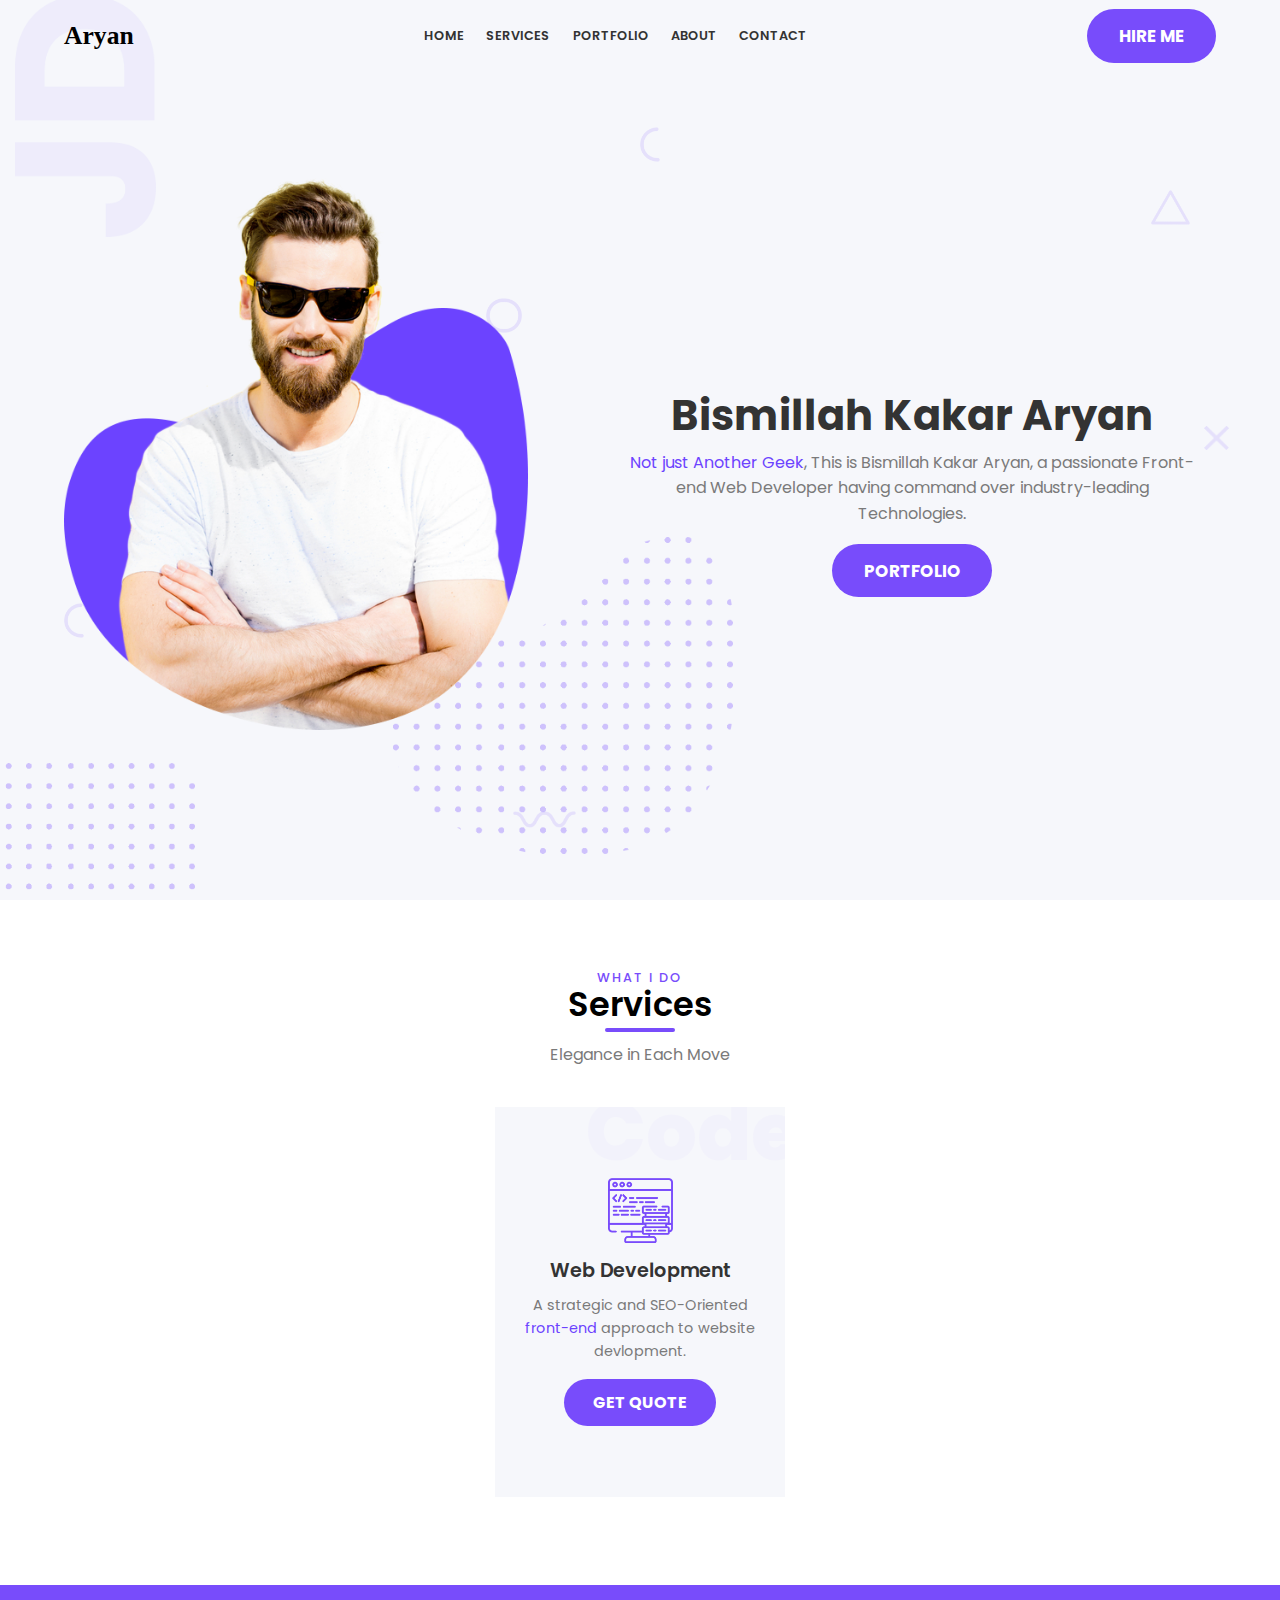
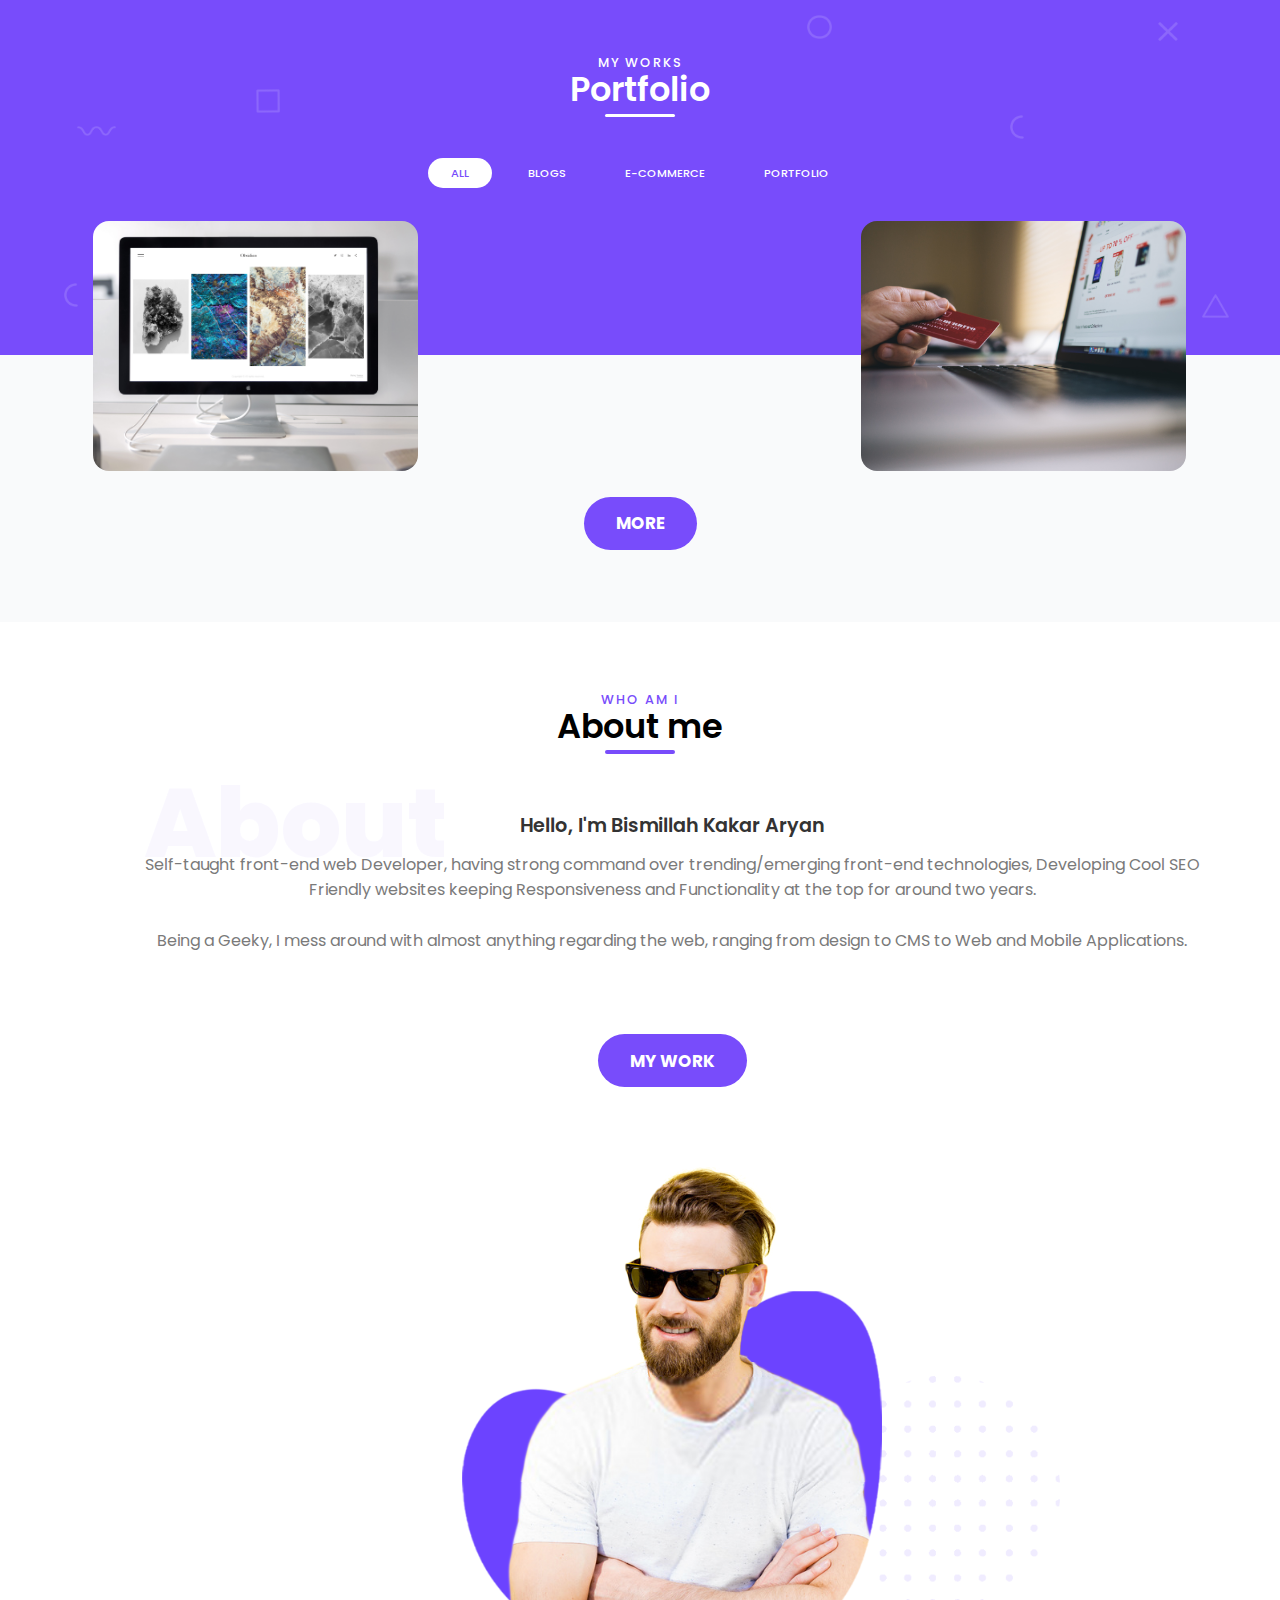
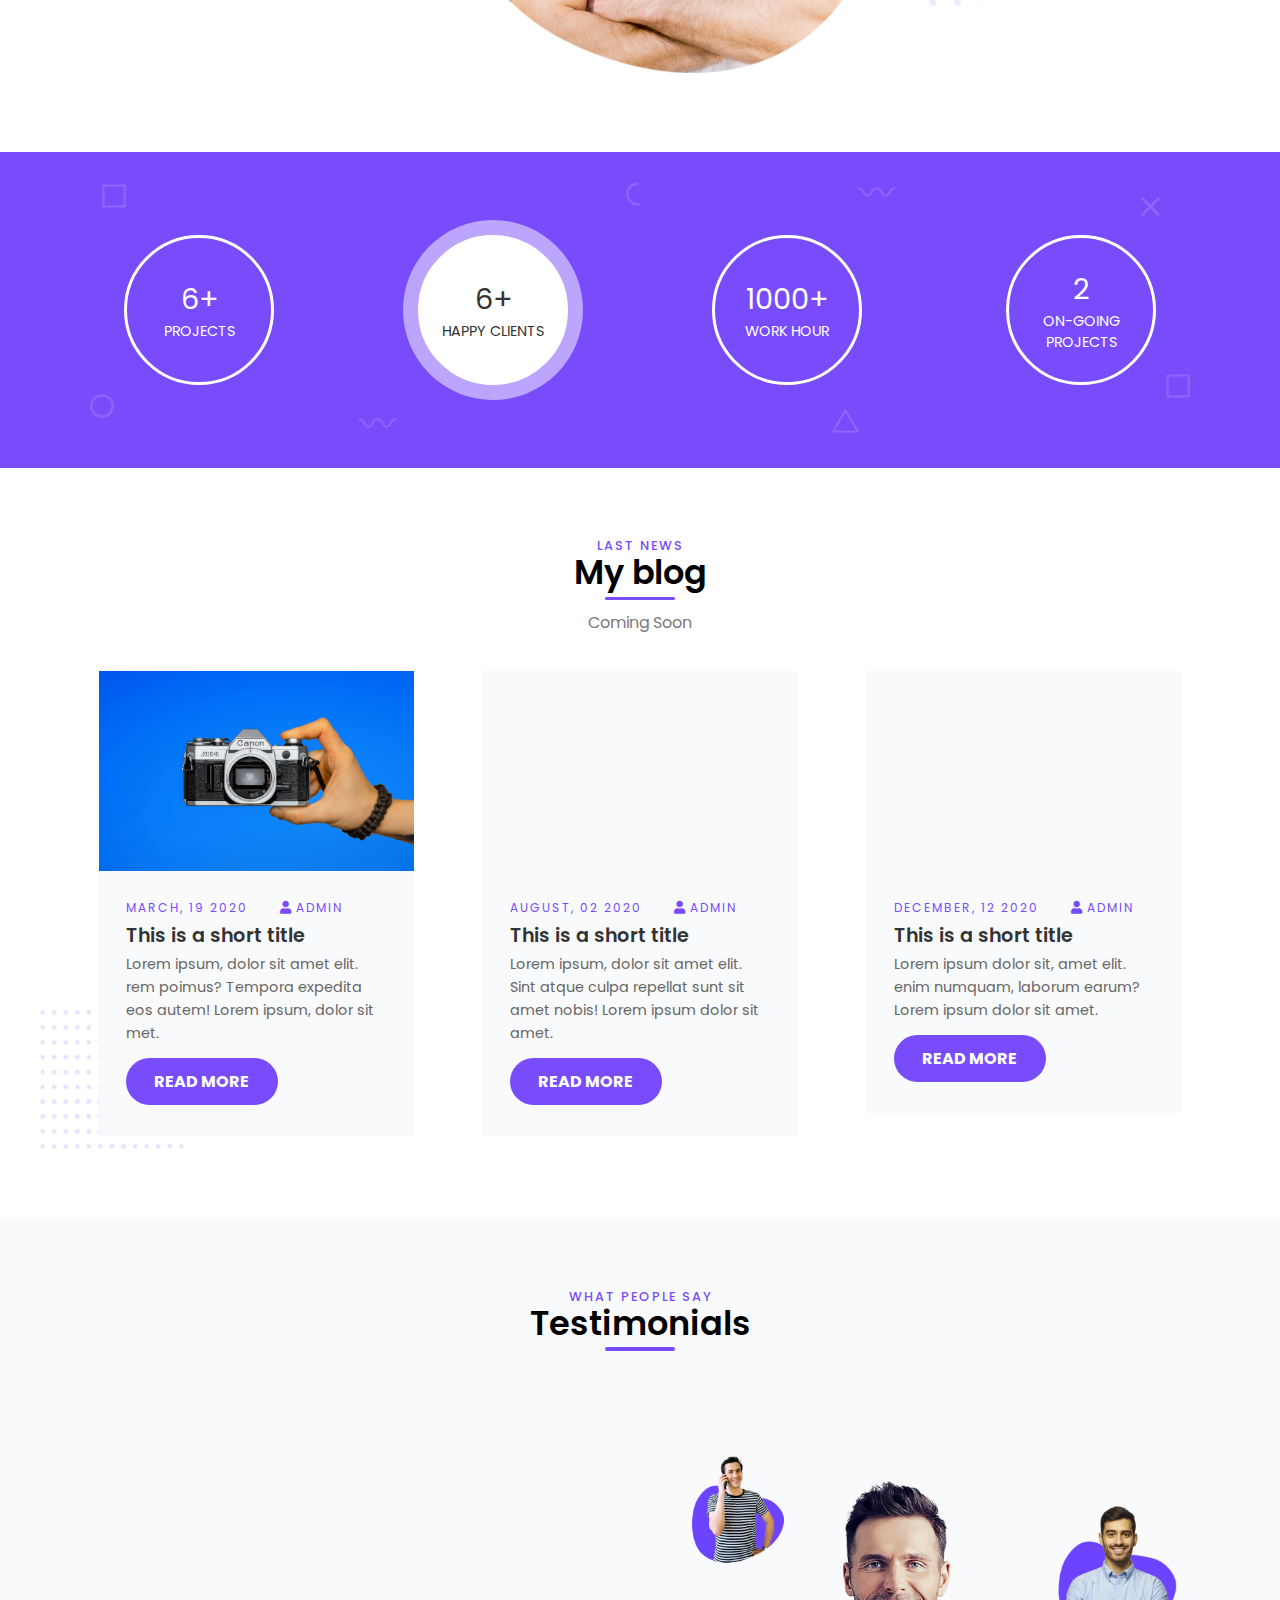
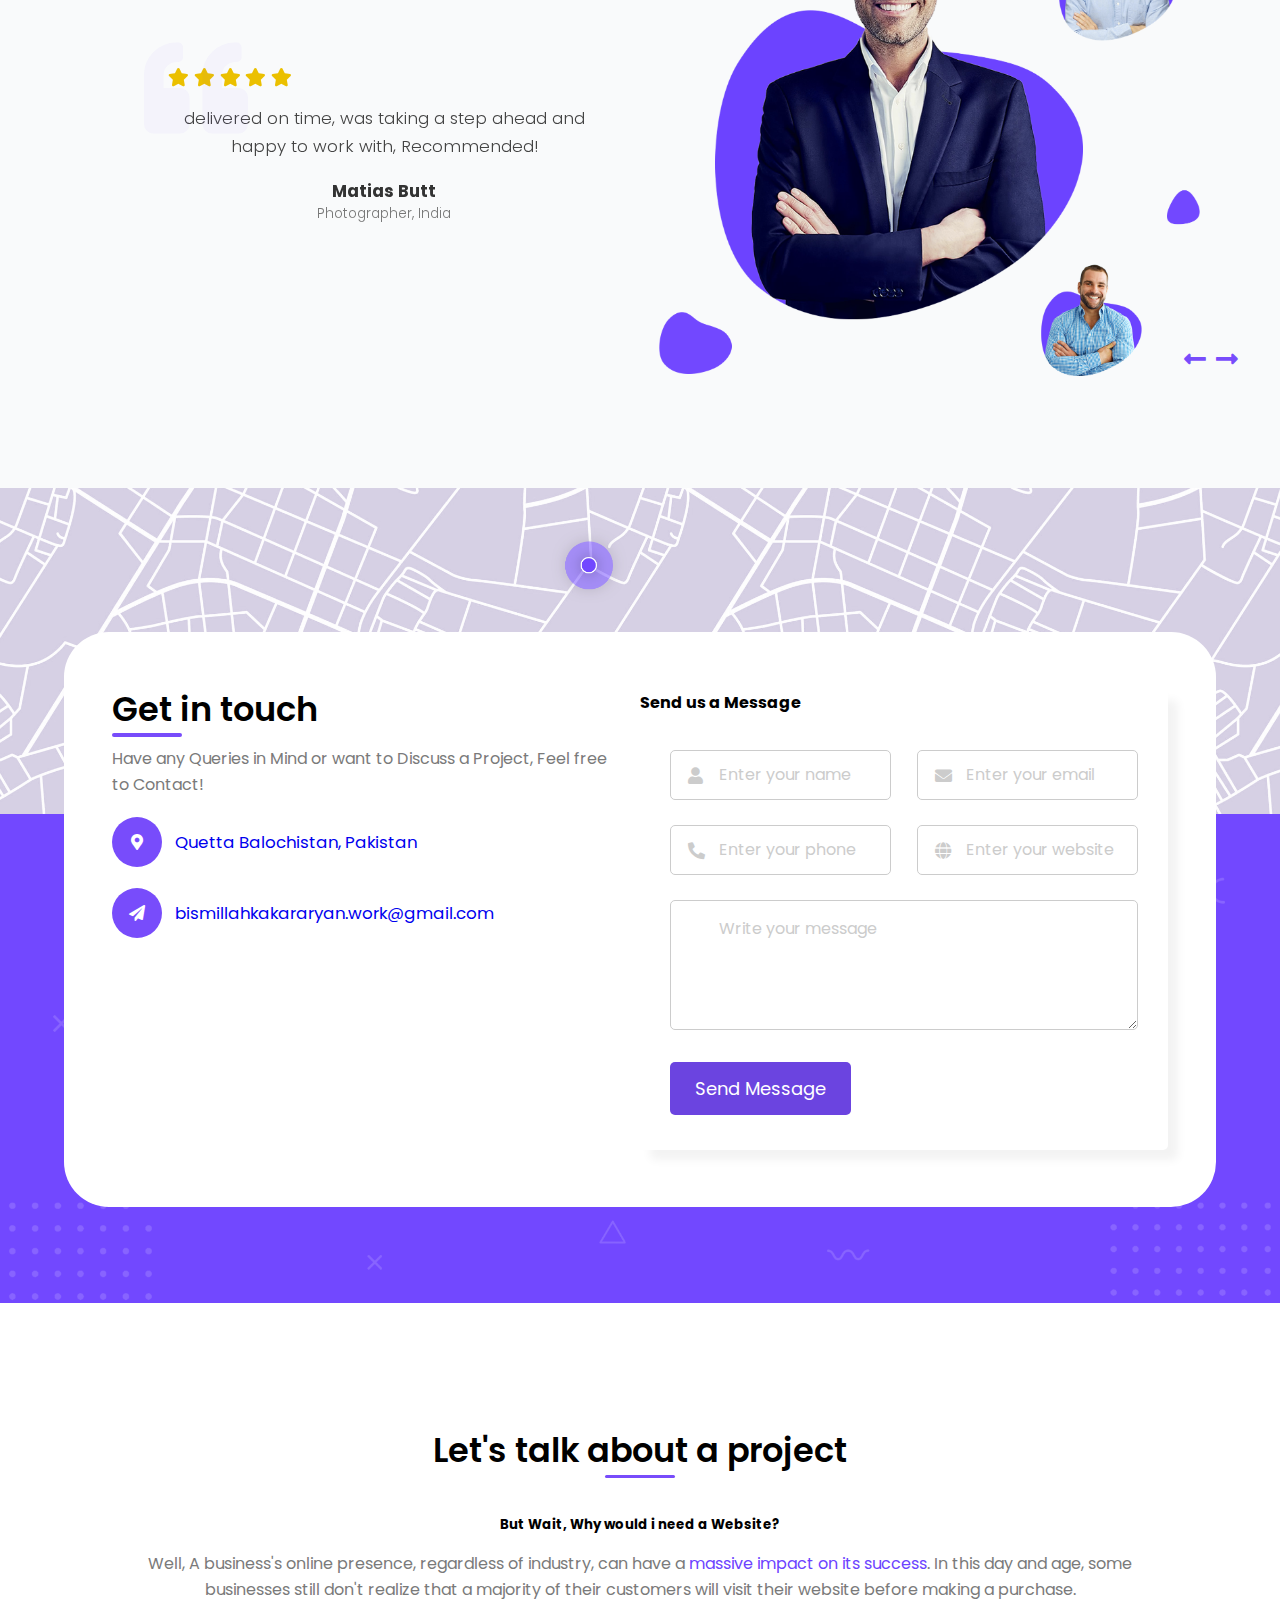
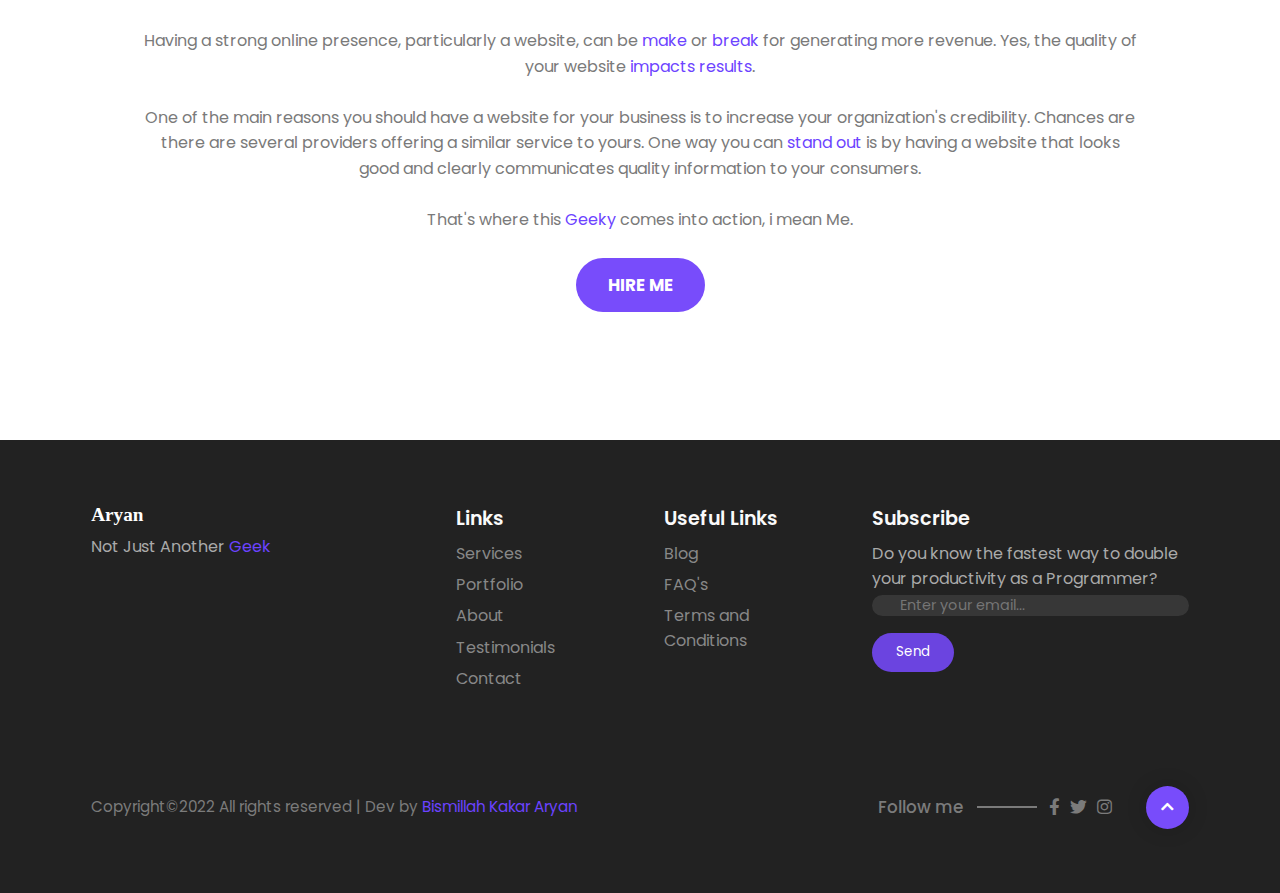
==== index.html @ 6dd00afb "initial commit" ====
<!DOCTYPE html>
<html lang="en">

<head>
  <meta charset="UTF-8" />
  <meta name="viewport" content="width=device-width, initial-scale=1.0" />
  <title>Bismillah Kakar Aryan</title>
  <link rel="stylesheet" href="https://cdnjs.cloudflare.com/ajax/libs/font-awesome/5.15.1/css/all.min.css" />
  <link rel="stylesheet" href="https://unpkg.com/swiper/swiper-bundle.min.css" />
  <link rel="stylesheet" href="./css/style.css" />
  <link href="https://cdn.jsdelivr.net/npm/bootstrap@5.0.2/dist/css/bootstrap.min.css" rel="stylesheet"
    integrity="sha384-EVSTQN3/azprG1Anm3QDgpJLIm9Nao0Yz1ztcQTwFspd3yD65VohhpuuCOmLASjC" crossorigin="anonymous">

</head>

<body>
  <main>
    <header id="header">
      <div class="overlay overlay-lg">
        <img src="./img/shapes/square.png" class="shape square" alt="" />
        <img src="./img/shapes/circle.png" class="shape circle" alt="" />
        <img src="./img/shapes/half-circle.png" class="shape half-circle1" alt="" />
        <img src="./img/shapes/half-circle.png" class="shape half-circle2" alt="" />
        <img src="./img/shapes/x.png" class="shape xshape" alt="" />
        <img src="./img/shapes/wave.png" class="shape wave wave1" alt="" />
        <img src="./img/shapes/wave.png" class="shape wave wave2" alt="" />
        <img src="./img/shapes/triangle.png" class="shape triangle" alt="" />
        <img src="./img/shapes/letters.png" class="letters" alt="" />
        <img src="./img/shapes/points1.png" class="points points1" alt="" />
      </div>

      <nav>
        <div class="container container_nav">
          <div class="logo_wrapper">
            <h1 id="logo">Aryan</h1>
          </div>

          <div class="links">
            <ul>
              <li>
                <a href="#header">Home</a>
              </li>
              <li>
                <a href="#services">Services</a>
              </li>
              <li>
                <a href="#portfolio">Portfolio</a>
              </li>
              <li>
                <a href="#about">About</a>
              </li>
              <li>
                <a href="#contact">Contact</a>
              </li>
              <li class="hidden_li_item">
                <a href="https://www.fiverr.com/bismillahkakar" target="_blank" class="active">Hire me</a>
              </li>
            </ul>
          </div>
          <div class="div_cta_btn_hidden">
            <a href="https://www.fiverr.com/bismillahkakar" target="_blank" class=" btn">Hire me</a>
          </div>
          <div class="hamburger-menu">
            <div class="bar"></div>
          </div>
        </div>
      </nav>

      <div class="header-content">
        <div class="container grid-2">
          <div class="column-2 image">
            <img src="./img/shapes/points2.png" class="points points2" alt="" />
            <img src="./img/person.png" class="img-element z-index" alt="" />
          </div>

          <div class="column-1">
            <h1 class="header-title">Bismillah Kakar Aryan</h1>
            <p class="text">
              <span style="color: #6C43FF;">Not just Another Geek</span>, This is Bismillah Kakar Aryan, a passionate
              Front-end Web Developer having command over
              industry-leading Technologies.
            </p>

            <div>
              <a id="cta_landing_page" style="z-index: 99999999;position: relative;" href="#portfolio"
                class="btn">Portfolio</a>
            </div>

          </div>



        </div>
      </div>
    </header>


    <section class="services section" id="services">
      <div class="container">
        <div class="section-header">
          <h3 class="title" data-title="What I Do">Services</h3>
          <p class="text">
            Elegance in Each Move
          </p>
        </div>

        <div class="cards">
          <div class="card-wrap">
            <div class="card" data-card="Code">
              <div class="card-content z-index">
                <img src="./img/code-icon.png" class="icon" alt="" />
                <h3 class="title-sm">Web Development</h3>
                <p class="text">
                  A strategic and SEO-Oriented <span style="color: #6C43FF;">front-end</span> approach to website
                  devlopment.
                </p>
                <a href="https://www.fiverr.com/bismillahkakar" target="_blank" class="btn small">Get Quote</a>
              </div>
            </div>
          </div>
        </div>
      </div>
    </section>

    <section class="portfolio section" id="portfolio">
      <div class="background-bg">
        <div class="overlay overlay-sm">
          <img src="./img/shapes/half-circle.png" class="shape half-circle1" alt="" />
          <img src="./img/shapes/half-circle.png" class="shape half-circle2" alt="" />
          <img src="./img/shapes/square.png" class="shape square" alt="" />
          <img src="./img/shapes/wave.png" class="shape wave" alt="" />
          <img src="./img/shapes/circle.png" class="shape circle" alt="" />
          <img src="./img/shapes/triangle.png" class="shape triangle" alt="" />
          <img src="./img/shapes/x.png" class="shape xshape" alt="" />
        </div>
      </div>

      <div class="container">
        <div class="section-header">
          <h3 class="title" data-title="My works">Portfolio</h3>
        </div>

        <div class="section-body">
          <div class="filter">
            <button class="filter-btn active" data-filter="*">All</button>
            <button class="filter-btn" data-filter=".blog">Blogs</button>
            <button class="filter-btn" data-filter=".e-commerce">E-commerce</button>
            <button class="filter-btn" data-filter=".portfolioo">Portfolio</button>
          </div>

          <div class="grid">
            <div class="grid-item  blog">
              <div class="gallery-image">
                <img src="./img/portfolio/port1.jpg" alt="" />
                <a href="https://apparelly.netlify.app" target="_blank">
                  <div class="img-overlay">
                    <div class="plus"></div>
                    <div class="img-description">
                      <h3>Web Development</h3>
                      <h5>Blog</h5>
                    </div>
                  </div>
                </a>
              </div>
            </div>

            <div class="grid-item  portfolioo">
              <div class="gallery-image">
                <img src="./img/portfolio/port2.png" alt="" />
                <a href="https://rehan-ayub.netlify.app" target="_blank">
                  <div class="img-overlay">
                    <div class="plus"></div>
                    <div class="img-description">
                      <h3>Web Development</h3>
                      <h5>Portfolio</h5>
                    </div>
                  </div>
                </a>
              </div>
            </div>

            <div class="grid-item portfolioo ">
              <div class="gallery-image">
                <img src="./img/portfolio/port3.jpg" alt="" />
                <a href="https://xyz-engineering-startup.netlify.app" target="_blank">
                  <div class="img-overlay">
                    <div class="plus"></div>
                    <div class="img-description">
                      <h3>Web Development</h3>
                      <h5>Portfolio</h5>
                    </div>
                  </div>
                </a>
              </div>
            </div>


          </div>
          <div class="more-folio">
            <a href="https://github.com/bismillahkakararyan" class="btn" target="_blank">More</a>
          </div>
        </div>
      </div>
    </section>

    <section class="about  section" id="about">
      <div class="container about_container">
        <div class="section-header">
          <h3 class="title" data-title="Who Am I">About me</h3>
        </div>

        <div class="row column-1 row-cols-1 row-cols-lg-2">
          <div class="col">
            <h3 class="title-sm">Hello, I'm Bismillah Kakar
              Aryan</h3>
            <p class="text">
              Self-taught front-end web Developer, having strong command over trending/emerging front-end technologies,
              Developing Cool SEO Friendly websites keeping Responsiveness and Functionality at the top for around two
              years. <br><br>
              Being a Geeky, I mess around with almost anything regarding the web, ranging from design to CMS to Web and
              Mobile Applications.
            </p>
            <a href="#portfolio" class="btn" style="max-width: 12rem;margin: 5rem 0;">My work</a>
          </div>

          <div class="col">
            <img src="./img/shapes/points4.png" class="points" alt="" />
            <img src="./img/about.png" class="z-index" alt="" />
          </div>
        </div>
      </div>
    </section>

    <section class="records">
      <div class="overlay overlay-sm">
        <img src="./img/shapes/square.png" alt="" class="shape square1" />
        <img src="./img/shapes/square.png" alt="" class="shape square2" />
        <img src="./img/shapes/circle.png" alt="" class="shape circle" />
        <img src="./img/shapes/half-circle.png" alt="" class="shape half-circle" />
        <img src="./img/shapes/wave.png" alt="" class="shape wave wave1" />
        <img src="./img/shapes/wave.png" alt="" class="shape wave wave2" />
        <img src="./img/shapes/x.png" alt="" class="shape xshape" />
        <img src="./img/shapes/triangle.png" alt="" class="shape triangle" />
      </div>

      <div class="container">
        <div class="wrap">
          <div class="record-circle">
            <h2 class="number" data-num="235">6+</h2>
            <h4 class="sub-title">Projects</h4>
          </div>
        </div>

        <div class="wrap">
          <div class="record-circle active">
            <h2 class="number" data-num="174">6+</h2>
            <h4 class="sub-title">Happy Clients</h4>
          </div>
        </div>

        <div class="wrap">
          <div class="record-circle">
            <h2 class="number" data-num="892">1000+</h2>
            <h4 class="sub-title">Work Hour</h4>
          </div>
        </div>

        <div class="wrap">
          <div class="record-circle">
            <h2 class="number" data-num="368">2</h2>
            <h4 class="sub-title">On-going Projects</h4>
          </div>
        </div>
      </div>
    </section>

    <section id="blog" class="blog section">
      <div class="container">
        <div class="section-header">
          <h3 class="title" data-title="Last News">My blog</h3>
          <p class="text">
            Coming Soon
          </p>
        </div>

        <div class="blog-wrapper">
          <div class="blog-wrap">
            <img src="./img/shapes/points3.png" alt="" class="points points-sq" />

            <div class="blog-card">
              <div class="blog-image">
                <img src="./img/blog1.png" alt="" />
              </div>

              <div class="blog-content">
                <div class="blog-info">
                  <h5 class="blog-date">March, 19 2020</h5>
                  <h5 class="blog-user"><i class="fas fa-user"></i>Admin</h5>
                </div>
                <h3 class="title-sm">This is a short title</h3>
                <p class="blog-text">
                  Lorem ipsum, dolor sit amet elit. rem poimus? Tempora
                  expedita eos autem! Lorem ipsum, dolor sit met.
                </p>
                <a href="#" class="btn small">Read more</a>
              </div>
            </div>
          </div>

          <div class="blog-wrap">
            <div class="blog-card">
              <div class="blog-image">
                <img src="./img/blog2.png" alt="" />
              </div>

              <div class="blog-content">
                <div class="blog-info">
                  <h5 class="blog-date">August, 02 2020</h5>
                  <h5 class="blog-user"><i class="fas fa-user"></i>Admin</h5>
                </div>
                <h3 class="title-sm">This is a short title</h3>
                <p class="blog-text">
                  Lorem ipsum, dolor sit amet elit. Sint atque culpa repellat
                  sunt sit amet nobis! Lorem ipsum dolor sit amet.
                </p>
                <a href="#" class="btn small">Read more</a>
              </div>
            </div>
          </div>

          <div class="blog-wrap">
            <div class="blog-card">
              <div class="blog-image">
                <img src="./img/blog3.png" alt="" />
              </div>

              <div class="blog-content">
                <div class="blog-info">
                  <h5 class="blog-date">December, 12 2020</h5>
                  <h5 class="blog-user"><i class="fas fa-user"></i>Admin</h5>
                </div>
                <h3 class="title-sm">This is a short title</h3>
                <p class="blog-text">
                  Lorem ipsum dolor sit, amet elit. enim numquam, laborum
                  earum? Lorem ipsum dolor sit amet.
                </p>
                <a href="#" class="btn small">Read more</a>
              </div>
            </div>
          </div>
        </div>
      </div>
    </section>

    <section class="testimonials section" id="testimonials">
      <div class="container">
        <div class="section-header">
          <h3 class="title" data-title="What People Say">Testimonials</h3>
        </div>

        <div class="testi-content grid-2">
          <div class="column-1 reviews">
            <div class="swiper-container">
              <div class="swiper-wrapper">
                <div class="swiper-slide review">
                  <i class="fas fa-quote-left quote"></i>
                  <div class="rate">
                    <i class="fas fa-star"></i>
                    <i class="fas fa-star"></i>
                    <i class="fas fa-star"></i>
                    <i class="fas fa-star"></i>
                    <i class="fas fa-star"></i>
                  </div>

                  <p class="review-text">
                    delivered on time, was taking a step ahead and happy to work with, Recommended!
                  </p>

                  <div class="review-info">
                    <h3 class="review-name">Matias Butt</h3>
                    <h5 class="review-job">Photographer, India</h5>
                  </div>
                </div>

                <div class="swiper-slide review">
                  <i class="fas fa-quote-left quote"></i>
                  <div class="rate">
                    <i class="fas fa-star"></i>
                    <i class="fas fa-star"></i>
                    <i class="fas fa-star"></i>
                    <i class="fas fa-star"></i>
                    <i class="fas fa-star"></i>
                  </div>

                  <p class="review-text">
                    exactly delivered what is demanded, had 2 skype meeting with and overall communication was good,
                    will come back
                  </p>

                  <div class="review-info">
                    <h3 class="review-name">Romeo Herbert</h3>
                    <h5 class="review-job">Influencer, Sydney</h5>
                  </div>
                </div>

                <div class="swiper-slide review">
                  <i class="fas fa-quote-left quote"></i>
                  <div class="rate">
                    <i class="fas fa-star"></i>
                    <i class="fas fa-star"></i>
                    <i class="fas fa-star"></i>
                    <i class="fas fa-star"></i>
                    <i class="fas fa-star"></i>
                  </div>

                  <p class="review-text">
                    worked well, delivered on time, better service amd good response rate, thanks.
                  </p>

                  <div class="review-info">
                    <h3 class="review-name">Jack Costa</h3>
                    <h5 class="review-job">Blogger, London</h5>
                  </div>
                </div>

                <div class="swiper-slide review">
                  <i class="fas fa-quote-left quote"></i>
                  <div class="rate">
                    <i class="fas fa-star"></i>
                    <i class="fas fa-star"></i>
                    <i class="fas fa-star"></i>
                    <i class="fas fa-star"></i>
                    <i class="fas fa-star"></i>
                  </div>

                  <p class="review-text">
                    satisfied with his work and was good to work with, really Recommended
                  </p>

                  <div class="review-info">
                    <h3 class="review-name">Reiss Mccartney</h3>
                    <h5 class="review-job">Engineer, San Francisco</h5>
                  </div>
                </div>
              </div>

              <div class="review-nav swiper-button-prev">
                <i class="fas fa-long-arrow-alt-left"></i>
              </div>
              <div class="review-nav swiper-button-next">
                <i class="fas fa-long-arrow-alt-right"></i>
              </div>
            </div>
          </div>

          <div class="column-2 image">
            <img src="./img/testi.png" alt="" class="img-element" />
          </div>
        </div>
      </div>
    </section>

    <section class="contact" id="contact">
      <div class="container">
        <div class="contact-box">
          <div class="contact-info">
            <h3 class="title">Get in touch</h3>
            <p class="text">
              Have any Queries in Mind or want to Discuss a Project, Feel free to Contact!
            </p>
            <div class="information-wrap">
              <div class="information">
                <div class="contact-icon">
                  <i class="fas fa-map-marker-alt"></i>
                </div>
                <a class="text-dark"
                  href="https://www.google.com/maps/place/Quetta,+Balochistan,+Pakistan/@30.1797555,66.8786017,11z/data=!3m1!4b1!4m5!3m4!1s0x3ed2de34ca7faae9:0x4696d44c4b6ff197!8m2!3d30.1798398!4d66.9749731"
                  target="_blank">
                  <p class="info-text">Quetta Balochistan, Pakistan</p>
                </a>
              </div>

              <div class="information">
                <div class="contact-icon">
                  <i class="fas fa-paper-plane"></i>
                </div>
                <a class="text-dark" href="mailto:bismillahkakararyan.work@gmail.com" target="_blank">
                  <p class="info-text">bismillahkakararyan.work@gmail.com</p>
                </a>
              </div>


            </div>
          </div>
          <div class="wrapper">

            <h4>Send us a Message</h4>

            <form action="#">
              <div class="dbl-field">
                <div class="field">
                  <input type="text" name="name" placeholder="Enter your name">
                  <i class='fas fa-user'></i>
                </div>
                <div class="field">
                  <input type="text" name="email" placeholder="Enter your email">
                  <i class='fas fa-envelope'></i>
                </div>
              </div>
              <div class="dbl-field">
                <div class="field">
                  <input type="text" name="phone" placeholder="Enter your phone">
                  <i class='fas fa-phone-alt'></i>
                </div>
                <div class="field">
                  <input type="text" name="website" placeholder="Enter your website">
                  <i class='fas fa-globe'></i>
                </div>
              </div>
              <div class="message">
                <textarea placeholder="Write your message" name="message"></textarea>
                <i class="material-icons"></i>
              </div>
              <div class="button-area">
                <button type="submit">Send Message</button>
                <span></span>
              </div>
            </form>
          </div>
        </div>
      </div>
    </section>

    <section class="hireme" id="hireme">
      <div class="container">
        <h3 class="title">Let's talk about a project</h3>
        <h5 style="font-weight: bold;margin: 1rem 0;">But Wait, Why would i need a Website?</h5>
        <p class="text mt-5">
          Well, A business's online presence, regardless of industry, can have a <span style="color: #6C43FF;">massive
            impact
            on its success</span>.
          In this day
          and age, some businesses still don't realize that a majority of their customers will visit their website
          before making a purchase.
        </p>
        <p class="text mt-3">
          Having a strong online presence, particularly a website, can be <span style="color: #6C43FF;">make</span> or
          <span style="color: #6C43FF;">break</span> for
          generating more revenue.
          Yes, the quality of your website <span style="color: #6C43FF;">impacts results</span>.
        </p>
        <p class="text mt-3">One of the main reasons you should have a website for your business is to increase your
          organization's credibility. Chances are there are several providers offering a similar service to yours. One
          way you can <span style="color: #6C43FF;">stand out</span> is by having a website that looks good and clearly
          communicates quality
          information to
          your consumers.</p>
        <p class="text mt-3">That's where this <span style="color: #6C43FF;">Geeky</span> comes into action, i mean Me.
        </p>
        <a href="https://www.fiverr.com/bismillahkakar" target="_blank" class="btn">Hire me</a>
      </div>
    </section>
  </main>

  <footer class="footer">
    <div class="container">
      <div class="grid-4">
        <div class="grid-4-col footer-about">
          <h3 style="color: #fff;font-family: 'Halimun';" class="title-sm">Aryan</h3>
          <p class="text">
            Not Just Another <span style="color: #6C43FF;">Geek</span>
          </p>
        </div>

        <div class="grid-4-col footer-links">
          <h3 class="title-sm">Links</h3>
          <ul>
            <li>
              <a href="#services">Services</a>
            </li>
            <li>
              <a href="#portfolio">Portfolio</a>
            </li>
            <li>
              <a href="#about">About</a>
            </li>
            <li>
              <a href="#testimonials">Testimonials</a>
            </li>
            <li>
              <a href="#contact">Contact</a>
            </li>
          </ul>
        </div>

        <div class="grid-4-col footer-links">
          <h3 class="title-sm">Useful Links</h3>
          <ul>
            <li>
              <a href="#blog">Blog</a>
            </li>
            <li>
              <a href="#">FAQ's</a>
            </li>
            <li>
              <a href="/pages/terms-and-conditions.html">Terms and Conditions</a>
            </li>
          </ul>
        </div>

        <div class="grid-4-col footer-newsletter">
          <h3 class="title-sm">Subscribe</h3>
          <p class="text">
            Do you know the fastest way to double your productivity as a Programmer?
          </p>

          <div>
            <form class="footer-input-wrapper" action="https://formsubmit.co/bismillahkakararyan.work@gmail.com"
              method="POST">
              <input placeholder="  Enter your email..." class="footer-input" type="email" name="email" required><br>
              <input type="hidden" name="_captcha" value="false">
              <button onclick="removeText()" id="submit_btn" type="submit">
                Send
              </button>
            </form>
          </div>
        </div>
      </div>

      <div class="bottom-footer">
        <div class="copyright">
          <p class="text">
            Copyright&copy;2022 All rights reserved | Dev by
            <span><a style="color: #6C43FF;" href="#">Bismillah Kakar Aryan</a>
            </span>
          </p>
        </div>

        <div class="followme-wrap">
          <div class="followme">
            <h3>Follow me</h3>
            <span class="footer-line"></span>
            <div class="social-media">
              <a target="_blank" href="https://www.facebook.com/aryanbismillah">
                <i class="fab fa-facebook-f"></i>
              </a>
              <a target="_blank" href="https://twitter.com/aryan_bismillah">
                <i class="fab fa-twitter"></i>
              </a>
              <a target="_blank" href="https://www.instagram.com/bismillah_kakar_aryan/">
                <i class="fab fa-instagram"></i>
              </a>
              <a target="_blank" href="https://www.github.com/bismillahkakararyan"></a>
            </div>
          </div>

          <div class="back-btn-wrap">
            <a href="#" class="back-btn">
              <i class="fas fa-chevron-up"></i>
            </a>
          </div>
        </div>
      </div>
    </div>
  </footer>

  <script src="https://cdnjs.cloudflare.com/ajax/libs/jquery/3.5.1/jquery.min.js"></script>
  <script src="./js/isotope.pkgd.min.js"></script>
  <script src="https://unpkg.com/swiper/swiper-bundle.min.js"></script>
  <script src="./js/app.js"></script>
</body>

</html>
---- css/style.css ----
@import url("https://fonts.googleapis.com/css2?family=Poppins:wght@100;200;300;400;500;600;700;800;900&display=swap");

:root {
  --dark-one: #333;
  --dark-two: #7a7a7a;
  --main-color: #784cfb;
  --light-one: #fff;
  --light-two: #f9fafb;
  --light-three: #f6f7fb;
}

/* Genral Styles */

*,
*::before,
*::after {
  margin: 0;
  padding: 0;
  box-sizing: border-box;
}

html {
  scroll-behavior: smooth;
}

body,
button,
input,
textarea {
  font-family: "Poppins", sans-serif;
}

a {
  text-decoration: none;
  cursor: pointer !important;
}

ul {
  list-style: none;
}

img {
  width: 100%;
}

.container {
  position: relative;
  z-index: 5;
  max-width: 92rem;
  padding: 0 4rem;
  margin: 0 auto;
}

.stop-scrolling {
  height: 100%;
  overflow: hidden;
}

.grid-2 {
  display: grid;
  grid-template-columns: repeat(2, 1fr);
  align-items: center;
  justify-content: center;
}

.text {
  font-size: 1.25rem;
  color: var(--dark-two);
  line-height: 1.6;
}
#cta_landing_page {
  max-width: 10rem;
  display: inline-block;
  padding: 0.85rem 2rem;
  background-color: var(--main-color);
  color: var(--light-one);
  border-radius: 2rem;
  font-size: 1.05rem;
  text-transform: uppercase;
  font-weight: 500;
  cursor: pointer;
  transition: 0.3s;
}
#cta_landing_page:hover {
  background-color: #6b44e0;
}
.column-1 {
  margin-left: 5rem;
}

.column-2 {
  margin-right: 1.5rem;
  margin-bottom: 2.5rem;
}

.image {
  position: relative;
  display: flex;
  align-items: center;
  justify-content: center;
}

.z-index {
  position: relative;
  z-index: 2;
}

.overlay {
  position: absolute;
  width: 100%;
  height: 100%;
  overflow: hidden;
  top: 0;
  left: 0;
}

.overlay .shape {
  width: initial;
  opacity: 0.13;
  position: absolute;
}

.overlay.overlay-lg .shape {
  height: 55px;
}

.overlay.overlay-lg .shape.wave {
  height: initial;
  width: 88px;
}

.overlay.overlay-lg .shape.xshape {
  height: 38px;
}

.overlay.overlay-sm .shape {
  filter: brightness(0) invert(1);
  opacity: 0.15;
  height: 40px;
}

.overlay.overlay-sm .shape.wave {
  height: initial;
  width: 70px;
}

.overlay.overlay-sm .shape.xshape {
  height: 30px;
}

.points {
  opacity: 0.3;
  position: absolute;
}

.section {
  padding: 7rem 0;
  overflow: hidden;
}

.section-header {
  text-align: center;
  margin-bottom: 1.5rem;
}

.title {
  position: relative;
  display: inline-block;
  padding-bottom: 1rem;
  line-height: 1;
  font-weight: 600;
  font-size: 2.8rem;
  margin-bottom: 0.6rem;
}

.title:before {
  content: attr(data-title);
  display: block;
  margin-bottom: 0.4rem;
  color: var(--main-color);
  font-size: 1.15rem;
  font-weight: 500;
  text-transform: uppercase;
  letter-spacing: 3px;
}

.title:after {
  content: "";
  position: absolute;
  width: 90px;
  height: 5px;
  border-radius: 3px;
  background-color: var(--main-color);
  bottom: 0;
  left: 50%;
  transform: translateX(-50%);
}

.section-header .text {
  max-width: 600px;
  margin: 0 auto;
}

.title-sm {
  color: var(--dark-one);
  font-weight: 600;
  font-size: 1.6rem;
}

.points-sq {
  width: 210px;
}

.btn {
  display: inline-block !important;
  padding: 0.85rem 2rem !important;
  background-color: var(--main-color) !important;
  color: var(--light-one) !important;
  border-radius: 2rem !important;
  font-size: 1.05rem !important;
  text-transform: uppercase;
  font-weight: 700 !important;
  cursor: pointer;
  outline: none !important;
  transition: 0.3s !important;
}

.btn:hover {
  background-color: #6b44e0 !important;
}

.btn.small {
  padding: 0.7rem 1.8rem !important;
  font-size: 1rem !important;
}

/* End Genral Styles */

/* Header */

header {
  width: 100%;
  background-color: var(--light-three);
  overflow: hidden;
  position: relative;
}

nav {
  width: 100%;
  position: relative;
  z-index: 50;
}

nav .container {
  display: flex;
  justify-content: space-between;
  height: 6rem;
  align-items: center;
}

.logo_wrapper {
  width: 80px;
  display: flex;
  align-items: center;
}
#logo {
  font-family: "Halimun";
  font-weight: 600;
  z-index: 2;
  font-size: 1.6rem;
}
.links ul {
  display: flex;
  list-style-type: none;
  justify-content: space-around;
  align-items: center;
}

.links a {
  display: inline-block;
  padding: 0.9rem 1.2rem;
  color: var(--dark-one);
  font-size: 1.05rem;
  text-transform: uppercase;
  font-weight: 600;
  line-height: 1;
  transition: 0.3s;
  text-decoration: none;
}

.links a.active {
  background-color: var(--main-color);
  color: var(--light-one);
  border-radius: 2rem;
  font-size: 1rem;
  padding: 0.9rem 2.1rem;
  margin-left: 1rem;
}

.links a:hover {
  color: var(--main-color);
}

.links a.active:hover {
  color: var(--light-one);
  background-color: #6b44e0;
}

.hamburger-menu {
  width: 2.7rem;
  height: 3rem;
  z-index: 100;
  position: relative;
  display: none;
  cursor: pointer;
  align-items: center;
  justify-content: flex-end;
}

.hamburger-menu .bar {
  position: relative;
  width: 2.1rem;
  height: 3px;
  border-radius: 3px;
  background-color: var(--dark-one);
  transition: 0.5s;
}

.bar:before,
.bar:after {
  content: "";
  position: absolute;
  width: 2.1rem;
  height: 3px;
  border-radius: 3px;
  background-color: var(--dark-one);
  transition: 0.5s;
}

.bar:before {
  transform: translateY(-9px);
}

.bar:after {
  transform: translateY(9px);
}

nav.open .hamburger-menu .bar {
  background-color: transparent;
  transform: rotate(360deg);
}

nav.open .hamburger-menu .bar:before {
  transform: translateY(0) rotate(45deg);
  background-color: var(--light-one);
}

nav.open .hamburger-menu .bar:after {
  transform: translateY(0) rotate(-45deg);
  background-color: var(--light-one);
}

nav.open .links {
  transform: translateX(0);
}
nav.open .links .hidden_li_item {
  display: block;
}
.hidden_li_item {
  display: none;
}

nav.open #logo {
  color: #fff;
}
.header-content .container.grid-2 {
  grid-template-columns: 2.5fr 3.5fr;
  min-height: calc(100vh - 6rem);
  padding-bottom: 2.5rem;
  text-align: left;
}
@media (max-width: 850px) {
  .div_cta_btn_hidden {
    display: none;
  }
}
.header-title {
  font-size: 3.8rem;
  font-weight: 700;
  line-height: 0.8;
  color: var(--dark-one);
}

.header-content .text {
  margin: 2.15rem 0;
}

.header-content .image .img-element {
  max-width: 750px;
}

header .points1 {
  width: 420px;
  bottom: -75px;
  left: -150px;
}

header .points2 {
  width: 70%;
  top: 65%;
  left: 71%;
}

header .square {
  right: 68%;
  top: 71%;
}

header .triangle {
  right: 7%;
  bottom: 75%;
}

header .xshape {
  right: 4%;
  bottom: 50%;
}

header .half-circle1 {
  left: 50%;
  bottom: 82%;
}

header .half-circle2 {
  left: 5%;
  top: 67%;
}

header .wave1 {
  bottom: 75%;
  left: 20%;
}

header .wave2 {
  bottom: 8%;
  right: 55%;
}

header .circle {
  left: 38%;
  bottom: 63%;
}

.letters {
  position: absolute;
  width: 13.5%;
  top: -5px;
  left: 15px;
  opacity: 0.06;
}

/* End header */

/* Services */

.cards {
  display: flex;
  justify-content: space-around;
  flex-wrap: wrap;
  width: 100%;
}

.card-wrap {
  position: relative;
  margin: 1.7rem 0.8rem;
}

.card {
  position: relative;
  width: 100%;
  max-width: 390px;
  min-height: 520px;
  background-color: var(--light-three);
  display: flex;
  align-items: center;
  justify-content: center;
  text-align: center;
  padding: 3rem 2rem;
  overflow: hidden;
  transition: 0.3s;
}

.card:before {
  content: attr(data-card);
  position: absolute;
  top: -15px;
  right: -15px;
  font-size: 6rem;
  font-weight: 800;
  line-height: 1;
  color: var(--main-color);
  opacity: 0.025;
}

.card:after {
  content: "";
  position: absolute;
  width: 100%;
  height: 0px;
  bottom: 0;
  left: 0;
  background-color: var(--main-color);
  transition: 0.3s;
}

.card-wrap:hover .card {
  transform: translateY(-15px);
}

.card-wrap:hover .card:after {
  height: 8px;
}

.icon {
  width: 90px;
  margin-bottom: 1.7rem;
}

.card .title-sm {
  line-height: 0.8;
}

.card .text {
  font-size: 1.15rem;
  margin: 1.8rem 0;
}

.services .points1 {
  bottom: -50px;
  left: -125px;
  opacity: 0.2;
  pointer-events: none;
}

.services .points2 {
  bottom: -70px;
  right: -65px;
  opacity: 0.2;
  pointer-events: none;
}

/* End Services */

/* Portfolio */

.portfolio {
  position: relative;
  width: 100%;
  background-color: var(--light-two);
}

.background-bg {
  position: absolute;
  width: 100%;
  height: 520px;
  top: 0;
  left: 0;
  background-color: var(--main-color);
}

.portfolio .title,
.portfolio .title:before {
  color: var(--light-one);
}

.portfolio .title:after {
  background-color: var(--light-one);
}

.filter {
  width: 100%;
  display: flex;
  align-items: center;
  justify-content: center;
  flex-wrap: wrap;
}

.filter-btn {
  border: none;
  outline: none;
  background-color: transparent;
  margin: 0.45rem 0.4rem;
  padding: 0.85rem 1.8rem;
  color: var(--light-one);
  text-transform: uppercase;
  font-weight: 500;
  font-size: 1.1rem;
  line-height: 1;
  cursor: pointer;
  border-radius: 2rem;
  transition: 0.3s;
}

.filter-btn.active {
  background-color: var(--light-one);
  color: var(--main-color);
}

.portfolio .square {
  top: 28%;
  left: 20%;
}

.portfolio .circle {
  top: 8%;
  right: 35%;
}

.portfolio .triangle {
  bottom: 10%;
  right: 4%;
}

.portfolio .half-circle1 {
  bottom: 13%;
  left: 5%;
}

.portfolio .half-circle2 {
  top: 35%;
  right: 20%;
}

.portfolio .xshape {
  top: 10%;
  right: 8%;
}

.portfolio .wave {
  top: 38%;
  left: 6%;
}

.grid {
  width: 100%;
  margin: 1.5rem 0;
}

.grid-item {
  width: 33.33%;
  padding: 1rem 1.2rem;
  display: flex;
  justify-content: center;
}

.gallery-image {
  position: relative;
  overflow: hidden;
  border-radius: 16px;
  height: 330px;
  width: 100%;
  cursor: pointer;
}

.gallery-image img {
  position: absolute;
  height: 115%;
  width: initial;
  top: 50%;
  left: 50%;
  transform: translate(-50%, -50%);
  transform-origin: center;
  transition: 0.5s;
}

.gallery-image .img-overlay {
  position: absolute;
  width: 100%;
  height: 100%;
  top: 0;
  left: 0;
  z-index: 2;
  color: var(--light-one);
  background-color: rgba(120, 76, 251, 0.55);
  display: flex;
  flex-direction: column;
  align-items: center;
  justify-content: flex-end;
  padding: 2rem 3.2rem;
  opacity: 0;
  transition: 0.5s;
}

.img-overlay .plus {
  position: relative;
  margin: auto 0;
}

.plus:before,
.plus:after {
  content: "";
  position: absolute;
  width: 4.5rem;
  height: 3px;
  top: 50%;
  left: 50%;
  transform: translate(-50%, -50%);
  background-color: var(--light-one);
  border-radius: 3px;
}

.plus:before {
  transform: translate(-50%, -50%) rotate(-90deg);
}

.img-description {
  width: 100%;
}

.img-overlay h3 {
  font-weight: 600;
  text-transform: uppercase;
  font-size: 1.5rem;
}

.img-overlay h5 {
  font-size: 1.15rem;
  font-weight: 300;
}

.gallery-image:hover .img-overlay {
  opacity: 1;
}

.gallery-image:hover img {
  transform: translate(-50%, -50%) scale(1.1);
}

.more-folio {
  display: flex;
  justify-content: center;
}

/* End Portfolio */

/* About */

.about {
  overflow: hidden;
}
.about img {
  max-width: 600px;
}

.about .text {
  margin-top: 1rem;
}

.skills {
  margin: 1.5rem 0 2.5rem 0;
}

.about .column-1 {
  position: relative;
}

.about .column-1:before {
  content: "About";
  position: absolute;
  font-size: 8rem;
  font-weight: 800;
  color: var(--main-color);
  opacity: 0.04;
  top: 20px;
  left: 0;
  line-height: 0;
}

.about .points {
  width: 300px;
  top: 65%;
  left: 80%;
  opacity: 0.1;
}

/* End About */

/* Records */

.records {
  position: relative;
  background-color: var(--main-color);
  padding: 5.2rem 0;
}

.records .container {
  display: grid;
  grid-template-columns: repeat(4, 1fr);
  align-items: center;
  justify-content: center;
  text-align: center;
  grid-column-gap: 1.5rem;
  grid-row-gap: 2rem;
}

.record-circle {
  width: 180px;
  height: 180px;
  border-radius: 50%;
  margin: 0 auto;
  border: 4px solid var(--light-one);
  display: flex;
  flex-direction: column;
  justify-content: center;
  color: var(--light-one);
}

.record-circle.active {
  background-color: var(--light-one);
  color: var(--dark-one);
  box-shadow: 0 0 0 15px rgb(255, 255, 255, 0.5);
}

.number {
  font-weight: 400;
  font-size: 2.35rem;
}

.sub-title {
  font-weight: 400;
  font-size: 1.12rem;
  text-transform: uppercase;
}

.records .square1 {
  left: 8%;
  top: 10%;
}

.records .square2 {
  right: 90px;
  bottom: 70px;
}

.records .xshape {
  top: 45px;
  right: 120px;
}

.records .circle {
  left: 7%;
  bottom: 50px;
}

.records .triangle {
  left: 65%;
  bottom: 35px;
}

.records .wave1 {
  top: 35px;
  right: 30%;
}

.records .wave2 {
  bottom: 40px;
  left: 28%;
}

.records .half-circle {
  top: 30px;
  right: 50%;
}

/* End Records */

/* Blog */

.blog-wrapper {
  display: flex;
  width: 100%;
  justify-content: space-around;
  flex-wrap: wrap;
}

.blog-wrap {
  position: relative;
  margin: 1.3rem 0.5rem;
}

.blog-card {
  max-width: 420px;
  width: 100%;
  overflow: hidden;
  background-color: var(--light-two);
  transition: 0.3s;
  position: relative;
}

.blog-card:after {
  content: "";
  position: absolute;
  width: 1100%;
  height: 0px;
  bottom: 0;
  left: 0;
  background-color: var(--main-color);
  transition: 0.3s;
}

.blog-image {
  width: 100%;
  height: 270px;
  position: relative;
  overflow: hidden;
}

.blog-image img {
  position: absolute;
  height: 105%;
  width: initial;
  top: 50%;
  left: 50%;
  transform: translate(-50%, -50%);
  transition: 0.5s;
}

.blog-content {
  padding: 2.1rem 2.2rem 2.7rem 2.2rem;
}

.blog-info {
  display: flex;
  flex-wrap: wrap;
  margin-bottom: 0.5rem;
}

.blog-info h5 {
  color: var(--main-color);
  font-weight: 400;
  text-transform: uppercase;
  font-size: 1.05rem;
  letter-spacing: 2px;
}

.blog-date {
  margin-right: 2rem;
}

.blog-user i {
  margin-right: 0.2rem;
  font-size: 1rem;
}

.blog-text {
  margin: 0.5rem 0 1.5rem 0;
  font-size: 1.2rem;
  line-height: 1.6;
  color: #666;
}

.blog-card:hover {
  transform: translateY(-15px);
}

.blog-card:hover:after {
  height: 8px;
}

.blog-card:hover .blog-image img {
  transform: translate(-50%, -50%) scale(1.15);
}

.blog .points {
  top: 72%;
  right: 71%;
  opacity: 0.15;
}

/* End Blog */

/* Testimonials */

.testimonials {
  background-color: var(--light-two);
  overflow: hidden;
}

.testi-content {
  margin-top: 6rem;
}

.reviews {
  overflow: hidden;
}

.review {
  position: relative;
  padding: 2rem 1.5rem;
}

.quote {
  position: absolute;
  top: 0;
  left: 0;
  color: var(--main-color);
  opacity: 0.04;
  font-size: 8rem;
}

.rate {
  display: flex;
  font-size: 1.4rem;
  color: #ebc000;
  margin-bottom: 1.5rem;
}

.rate i {
  margin-right: 0.3rem;
}

.review-text {
  font-size: 1.35rem;
  font-weight: 300;
  color: #444;
  line-height: 1.7;
}

.review-info {
  margin-top: 2rem;
}

.review-name {
  font-size: 1.3rem;
  font-weight: 700;
  color: var(--dark-one);
}

.review-job {
  font-size: 1.15rem;
  font-weight: 300;
  color: #777;
}

.review-nav {
  bottom: 2.2rem;
  top: initial;
  font-size: 1.8rem;
  color: var(--main-color);
}

.swiper-button-next {
  right: 2rem;
  left: initial;
}

.swiper-button-prev {
  right: 4.5rem;
  left: initial;
}

.swiper-button-prev:after,
.swiper-button-next:after {
  display: none;
}

/* End Testimonials */

/* Contact */

.contact {
  position: relative;
  width: 100%;
  padding: 13.5rem 0 8.5rem;
}

.contact:before,
.contact:after {
  content: "";
  position: absolute;
  width: 100%;
  z-index: -1;
  left: 0;
}

.contact:before {
  top: 0;
  height: 40%;
  background: url("../img/map.png") center center / cover;
}

.contact:after {
  top: 40%;
  height: 60%;
  background: url("../img/contact-bg.png") center bottom / cover;
}

.contact-box {
  width: 100%;
  background-color: var(--light-one);
  width: 100%;
  border-radius: 45px;
  padding: 5.5rem 4.5rem;
  display: grid;
  grid-template-columns: repeat(2, 1fr);
}

.contact-info {
  padding-right: 2rem;
}

.contact-form {
  padding-left: 2rem;
}

.contact-info .title:after {
  left: 0;
  transform: initial;
}

.information-wrap {
  margin-top: 2rem;
}

.information {
  display: flex;
  align-items: center;
}

.information:not(:last-child) {
  margin-bottom: 1.3rem;
}

.contact-icon {
  min-width: 67px;
  height: 67px;
  display: inline-block;
  border-radius: 50%;
  background-color: var(--main-color);
  color: var(--light-one);
  text-align: center;
  font-size: 1.4rem;
  margin-right: 1rem;
}

.contact-icon i {
  line-height: 67px;
}

.info-text {
  font-size: 1.3rem;
  display: inline-block;
}

.contact-form .title:after {
  display: none;
}

.contact-form .title {
  margin: 0;
}

.contact-form .row {
  width: 100%;
  display: grid;
  grid-template-columns: repeat(auto-fit, minmax(130px, 1fr));
  grid-column-gap: 0.6rem;
}

.contact-input {
  padding: 1.2rem 2.1rem;
  margin: 0.6rem 0;
  border: none;
  outline: none;
  background: #f3f3f3;
  border-radius: 4rem;
  font-weight: 600;
  font-size: 1.25rem;
  transition: 0.3s;
}

.contact-input::placeholder {
  font-weight: 400;
}

.contact-input.textarea {
  resize: none;
  min-height: 280px;
  border-radius: 2rem;
}

.contact-input:hover {
  background: #ececec;
}

.contact-input:focus {
  background: #eaeaea;
}

.contact-input .btn {
  margin-top: 0.6rem;
}

/* End Contact */

/* Hire me */

.hireme {
  padding: 12rem 0;
}

.hireme .container {
  text-align: center;
}

.hireme .title {
  margin-bottom: 1.3rem;
}

.hireme .text {
  max-width: 1000px;
  margin: 0 auto 1.6rem auto;
}

/* End Hire me */

/* Footer */

.footer {
  background-color: #222;
  padding: 6rem 0;
}

.footer .grid-4 {
  display: grid;
  grid-template-columns: 3.5fr 2fr 2fr 3fr;
}

.grid-4-col {
  padding: 0 1.7rem;
}

.footer .title-sm {
  color: #fafafa;
  margin-bottom: 0.9rem;
}

.footer .text {
  color: #aaa;
}

.footer-links a {
  color: #888;
  font-size: 1.25rem;
  display: inline-block;
  margin-bottom: 0.4rem;
  text-decoration: none;
  transition: 0.3s;
}

.footer-links a:hover {
  color: var(--main-color);
}

footer a {
  text-decoration: none;
}

.footer-input {
  background: #373737;
  color: #333;
  outline: none;
  border-radius: 3rem;
  border: none;
  padding: 0.5rem 0;
  font-size: 1.1rem;
  transition: 0.3s;
}
#submit_btn {
  border: none;
  padding: 0.6rem 1.5rem;
  border-radius: 5rem;
  margin-top: 1rem;
  background-color: #6b44e0;
  color: #fff;
}
.focus {
  background: #fff;
}

.bottom-footer {
  margin-top: 5.5rem;
  padding: 0 1.7rem;
  display: flex;
  align-items: center;
  justify-content: space-between;
}

.copyright .text {
  color: #7b7b7b;
  font-size: 1.2rem;
  display: inline-block;
  text-align: center;
}

.copyright .text span {
  color: var(--main-color);
  cursor: pointer;
}

.followme-wrap {
  display: flex;
}

.followme {
  display: flex;
  align-items: center;
}

.followme h3 {
  color: #7b7b7b;
  font-weight: 500;
  font-size: 1.3rem;
}

.followme .footer-line {
  width: 60px;
  height: 2px;
  background-color: #7b7b7b;
  margin: 0 1.2rem;
  display: inline-block;
}

.social-media a {
  color: #7b7b7b;
  font-size: 1.3rem;
  margin-right: 0.4rem;
  transition: 0.3s;
}

.social-media a:hover {
  color: var(--main-color);
}

.back-btn-wrap {
  position: relative;
  margin-left: 2.5rem;
}

.back-btn {
  display: flex;
  align-items: center;
  justify-content: center;
  height: 55px;
  width: 55px;
  background-color: var(--main-color);
  border-radius: 50%;
  color: #fff;
  font-size: 1.2rem;
  box-shadow: 0 0 20px 1px rgba(0, 0, 0, 0.15);
  transition: 0.3s;
  position: relative;
  z-index: 2;
}

.back-btn:hover {
  background-color: #6b44e0;
}

.back-btn-wrap:before {
  content: "";
  position: absolute;
  width: 60px;
  height: 60px;
  background-color: #fff;
  z-index: 1;
  top: 50%;
  left: 50%;
  transform: translate(-50%, -50%) scale(0.7);
  border-radius: 50%;
  opacity: 0.08;
  animation: scale 1.2s ease-out infinite 1s;
}

@keyframes scale {
  0% {
    transform: translate(-50%, -50%) scale(1);
    opacity: 0.15;
  }

  100% {
    transform: translate(-50%, -50%) scale(1.6);
    opacity: 0;
  }
}

/* End Footer */

/* Responsive */

@media (max-width: 1280px) {
  .text {
    font-size: 1rem;
  }

  .title {
    font-size: 2.1rem;
    padding-bottom: 0.65rem;
  }

  .title:before {
    margin-bottom: 0.2rem;
    font-size: 0.8rem;
    letter-spacing: 2px;
  }

  .title:after {
    height: 3.5px;
    width: 70px;
  }

  .title-sm {
    font-size: 1.2rem;
  }

  .btn {
    padding: 0.75rem 1.7rem;
    font-size: 0.8rem;
  }

  .btn.small {
    padding: 0.65rem 1.6rem;
    font-size: 0.7rem;
  }

  .section-header .text {
    max-width: 500px;
  }

  .section {
    padding: 4.5rem 0;
  }

  .column-1 {
    margin-right: 1rem;
    margin-top: 3rem !important;
    display: flex;
    flex-direction: column;
    justify-content: center;
    text-align: center;
  }
  .column-2 {
    margin-right: 1rem;
  }

  .overlay.overlay-lg .shape {
    height: 35px;
  }

  .overlay.overlay-lg .shape.wave {
    height: initial;
    width: 63px;
  }

  .overlay.overlay-lg .shape.xshape {
    height: 24px;
  }

  .overlay.overlay-sm .shape {
    height: 24px;
  }

  .overlay.overlay-sm .shape.wave {
    height: initial;
    width: 39px;
  }

  .overlay.overlay-sm .shape.xshape {
    height: 19px;
  }

  header .points1 {
    width: 270px;
    bottom: -50px;
    left: -75px;
  }

  header .points2 {
    width: 340px;
  }

  header .letters {
    width: 11%;
  }

  .header-content .image .img-element {
    max-width: 500px;
  }

  nav .container {
    height: 4.5rem;
  }

  .header-content .container.grid-2 {
    min-height: calc(100vh - 4.5rem);
    padding-bottom: 1.5rem;
  }

  .logo {
    width: 65px;
  }

  .links a {
    font-size: 0.8rem;
    padding: 0.65rem 0.7rem;
  }

  .links a.active {
    font-size: 0.7rem;
    padding: 0.7rem 1.7rem;
    margin-left: 0.6rem;
  }

  .header-title {
    font-size: 2.6rem;
  }

  .header-content .text {
    margin: 1.1rem 0;
  }

  .card {
    min-height: 390px;
    max-width: 290px;
    padding: 2.2rem 1.5rem;
  }

  .icon {
    width: 65px;
    margin-bottom: 0.8rem;
  }

  .card .text {
    font-size: 0.9rem;
    margin: 1rem 0;
  }

  .card:before {
    font-size: 5rem;
  }

  .card-wrap {
    margin: 1rem 0.6rem;
  }

  .services .points1 {
    left: -60px;
  }

  .points-sq {
    width: 150px;
  }

  .grid {
    margin: 0.8rem 0;
  }

  .grid-item {
    padding: 0.8rem;
  }

  .gallery-image {
    height: 250px;
    max-width: 325px;
  }

  .gallery-image .img-overlay {
    padding: 1.4rem 2rem;
  }

  .plus:before,
  .plus:after {
    width: 2.8rem;
  }

  .img-overlay h3 {
    font-size: 1.1rem;
  }

  .img-overlay h5 {
    font-size: 0.8rem;
  }

  .background-bg {
    height: 370px;
  }

  .filter-btn {
    padding: 0.6rem 1.45rem;
    font-size: 0.7rem;
  }

  .about img {
    max-width: 420px;
  }

  .about .text {
    margin-top: 0.7rem;
  }

  .skills {
    margin: 0.9rem 0 1.7rem 0;
  }

  .skill-title {
    font-size: 1rem;
  }

  .skill-bar {
    height: 6px;
  }

  .about .column-1:before {
    font-size: 6rem;
    top: 13px;
  }

  .about .points {
    width: 230px;
    left: 65%;
  }

  .record-circle {
    width: 150px;
    height: 150px;
    border-width: 3px;
  }

  .record-circle .number {
    font-size: 1.8rem;
  }

  .record-circle .sub-title {
    font-size: 0.9rem;
  }

  .blog-wrap {
    margin: 0.7rem 0.5rem;
  }

  .blog-card {
    max-width: 315px;
  }

  .blog-image {
    height: 200px;
  }

  .blog-content {
    padding: 1.8rem 1.7rem 1.9rem 1.7rem;
  }

  .blog-info {
    margin-bottom: 0.2rem;
  }

  .blog-info > * {
    font-size: 0.75rem !important;
  }

  .blog-user i {
    font-size: 0.8rem;
  }

  .blog-text {
    font-size: 0.9rem;
    margin: 0.2rem 0 0.8rem 0;
  }

  .rate {
    font-size: 1.15rem;
    margin-bottom: 1.1rem;
  }

  .review-text {
    font-size: 1.05rem;
  }

  .review-info {
    margin-top: 1.1rem;
  }

  .review-name {
    font-size: 1.05rem;
  }

  .review-job {
    font-size: 0.85rem;
  }

  .quote {
    font-size: 6.5rem;
  }

  .review-nav {
    font-size: 1.55rem;
  }

  .swiper-button-next {
    right: 2.5rem;
  }

  .swiper-button-prev {
    right: 4.5rem;
  }

  .contact {
    padding: 9rem 0 6rem 0;
  }

  .contact-form {
    padding-left: 1rem;
  }

  .contact-info {
    padding-right: 1rem;
  }

  .contact-box {
    padding: 3.6rem 3rem;
  }

  .information-wrap {
    margin-top: 1.2rem;
  }

  .contact-icon {
    min-width: 50px;
    height: 50px;
    font-size: 1rem;
    margin-right: 0.8rem;
  }

  .contact-icon i {
    line-height: 50px;
  }

  .info-text {
    font-size: 1.05rem;
  }

  .contact-input {
    font-size: 0.9rem;
    padding: 0.9rem 1.6rem;
    margin: 0.4rem 0;
  }

  .hireme {
    padding: 8rem 0;
  }

  .footer {
    padding: 4rem 0;
  }

  .footer-links a {
    font-size: 1rem;
  }

  .footer .title-sm {
    margin-bottom: 0.5rem;
  }

  .footer-input-wrap {
    height: 36px;
    margin-top: 0.8rem;
  }

  .footer-input {
    font-size: 0.9rem;
    padding: 0 1.2rem;
  }

  .input-arrow {
    font-size: 1.2rem;
  }

  .copyright .text {
    font-size: 0.95rem;
  }

  .followme h3 {
    font-size: 1.05rem;
  }

  .followme .footer-line {
    margin: 0 0.8rem;
  }

  .social-media a {
    font-size: 1.05rem;
  }

  .back-btn-wrap {
    margin-left: 1.3rem;
  }

  .back-btn {
    width: 43px;
    height: 43px;
    font-size: 0.9rem;
  }

  .back-btn-wrap:before {
    width: 45px;
    height: 45px;
  }
}

@media (max-width: 850px) {
  .grid-2 {
    grid-template-columns: 1fr !important;
  }

  .column-1 {
    margin-right: 0;
    margin-bottom: 1rem;
  }

  .column-2 {
    margin-left: 0;
    margin-top: 1rem;
  }

  .hamburger-menu {
    display: flex;
  }

  .header-content {
    margin-top: 1rem;
  }

  .header-title {
    font-size: 2.3rem;
  }

  .header-content .image {
    max-width: 400px;
    margin: 0 auto;
  }

  header .column-1 {
    max-width: 550px;
    margin: 0 auto;
  }

  .links {
    position: fixed;
    width: 100%;
    height: 100vh;
    top: 0;
    right: 0;
    background-color: #252525;
    display: flex;
    align-items: center;
    justify-content: center;
    text-align: center;
    transform: translateX(100%);
    transition: 0.5s;
  }

  .links ul {
    flex-direction: column;
  }

  .links a {
    color: var(--light-one);
  }

  .links a.active {
    margin-left: 0;
    margin: 0.5rem 0;
  }

  .header-content .container.grid-2 {
    min-height: 80vh;
  }

  .letters,
  header .half-circle2,
  header .points1,
  header .wave2 {
    display: none;
  }

  header .half-circle1 {
    bottom: 55%;
    left: 23%;
  }

  header .circle {
    left: 8%;
    bottom: 40%;
  }

  header .wave1 {
    bottom: 87%;
    left: 75%;
  }

  header .square {
    top: initial;
    bottom: 5%;
    left: 13%;
  }

  header .triangle {
    right: 14%;
    bottom: 63%;
  }

  header .points2 {
    width: 280px;
    bottom: -10px;
    left: 60%;
  }

  header .xshape {
    left: 90%;
    top: 54%;
  }

  .grid-item {
    width: 50%;
  }

  .gallery-image {
    height: 210px;
    max-width: 270px;
  }

  .background-bg {
    height: 340px;
  }

  .portfolio .half-circle1,
  .portfolio .triangle,
  .portfolio .half-circle2 {
    display: none;
  }

  .portfolio .square {
    top: 10%;
    left: 14%;
  }

  .portfolio .wave {
    top: 33%;
  }

  .portfolio .circle {
    right: 20%;
  }

  .portfolio .xshape {
    top: 25%;
  }

  .skill-bar {
    width: 100%;
  }

  .about .column-1:before {
    font-size: 5rem;
  }

  .about .points {
    top: 60%;
    left: 59%;
  }

  .records .wave1,
  .records .triangle {
    display: none;
  }

  .records .container {
    grid-template-columns: repeat(2, 1fr);
  }

  .records .wave2 {
    left: 48%;
  }

  .records .sqaure2 {
    bottom: 45%;
    right: 50px;
  }

  .testi-content {
    margin-top: 1.7rem;
  }

  .testi-content .image {
    max-width: 500px;
    margin: 0 auto;
  }

  .review-nav {
    bottom: 3rem;
  }

  .contact-box {
    grid-template-columns: 1fr;
    padding: 3.2rem 2.7rem;
  }

  .contact-info {
    padding-right: 0;
    padding-bottom: 0.5rem;
  }

  .contact-form {
    padding-left: 0;
    padding-top: 0.5rem;
  }

  .information-wrap {
    margin-top: 0.7rem;
  }

  .information:not(:last-child) {
    margin-bottom: 0.8rem;
  }

  .contact-input.textarea {
    min-height: 220px;
  }

  .contact:before {
    height: 25%;
  }

  .contact:after {
    height: 75%;
    top: 25%;
  }

  .footer .grid-4 {
    grid-template-columns: repeat(2, 1fr);
    max-width: 500px;
    margin: 0 auto;
    text-align: center;
  }

  .footer-about {
    grid-column: 1 / 3;
  }

  .footer-newsletter {
    grid-column: 1 / 3;
  }

  .grid-4-col {
    margin: 1rem 0;
    padding: 0;
  }

  .footer-input-wrap {
    max-width: 300px;
    margin: 0.95rem auto 0 auto;
    grid-template-columns: auto 45px;
  }

  .bottom-footer {
    flex-direction: column;
    justify-items: center;
    align-items: center;
    padding: 1.5rem 0 0 0;
    margin-top: 2.5rem;
    position: relative;
  }

  .bottom-footer:before {
    content: "";
    position: absolute;
    width: 90%;
    max-width: 500px;
    height: 1px;
    background-color: #7b7b7b;
    top: 0;
    left: 50%;
    transform: translate(-50%, -50%);
  }

  .followme-wrap {
    margin-top: 0.8rem;
  }
}

@media (max-width: 600px) {
  .grid-item {
    width: 100%;
  }
}

@media (max-width: 560px) {
  .container {
    padding: 0 2rem;
  }

  .title {
    font-size: 1.8rem;
  }

  .text {
    font-size: 0.92rem;
  }

  .overlay.overlay-lg .shape {
    height: 28px;
  }

  .overlay.overlay-lg .shape.wave {
    height: initial;
    width: 52px;
  }

  .overlay.overlay-lg .shape.xshape {
    height: 22px;
  }

  .records .container {
    grid-template-columns: 1fr;
  }

  .records .half-circle {
    top: 50%;
    left: 50px;
  }

  .records .wave2 {
    bottom: 50%;
    right: 20px;
    left: initial;
  }

  .records .xshape {
    right: 70px;
  }

  .records .square2 {
    bottom: 90px;
    right: 40px;
  }

  .testi-content {
    margin-top: 1rem;
  }

  .review {
    padding: 1.5rem 1rem;
  }

  .review-text {
    font-size: 0.9rem;
  }

  .review-nav {
    bottom: 1.5rem;
    font-size: 1.3rem;
  }

  .swiper-button-next {
    right: 1.3rem;
  }

  .swiper-button-prev {
    right: 3rem;
  }

  .contact {
    padding: 8rem 0 5rem 0;
  }

  .contact-info {
    display: none;
  }

  .contact-box {
    padding: 2.3rem 2rem;
    border-radius: 30px;
  }

  .contact:before {
    background-size: 200%;
  }

  .contact-form .row {
    grid-column-gap: 0.3rem;
  }

  .contact-input {
    font-size: 0.8rem;
    padding: 0.8rem 1.4rem;
    margin: 0.25rem 0;
  }
}

/* End Responsive */

.wrapper {
  background: #fff;
  border-radius: 5px;
  box-shadow: 10px 10px 10px rgba(0, 0, 0, 0.05);
}
.wrapper header {
  font-size: 22px;
  background: #fff;
  font-weight: 600;
  padding: 20px 30px;
  border-bottom: 1px solid #ccc;
}
.wrapper form {
  margin: 35px 30px;
}
.wrapper form.disabled {
  pointer-events: none;
  opacity: 0.7;
}
form .dbl-field {
  display: flex;
  margin-bottom: 25px;
  justify-content: space-between;
}
.dbl-field .field {
  height: 50px;
  display: flex;
  position: relative;
  width: calc(100% / 2 - 13px);
}
.wrapper form i {
  position: absolute;
  top: 50%;
  left: 18px;
  color: #ccc;
  font-size: 17px;
  pointer-events: none;
  transform: translateY(-50%);
}
form .field input,
form .message textarea {
  width: 100%;
  height: 100%;
  outline: none;
  padding: 0 18px 0 48px;
  font-size: 16px;
  border-radius: 5px;
  border: 1px solid #ccc;
}
.field input::placeholder,
.message textarea::placeholder {
  color: #ccc;
}
.field input:focus,
.message textarea:focus {
  padding-left: 47px;
  border: 2px solid #6b44e0;
}
.field input:focus ~ i,
.message textarea:focus ~ i {
  color: #6b44e0;
}
form .message {
  position: relative;
}
form .message i {
  top: 30px;
  font-size: 20px;
}
form .message textarea {
  min-height: 130px;
  max-height: 230px;
  max-width: 100%;
  min-width: 100%;
  padding: 15px 20px 0 48px;
}
form .message textarea::-webkit-scrollbar {
  width: 0px;
}
.message textarea:focus {
  padding-top: 14px;
}
form .button-area {
  margin: 25px 0;
  display: flex;
  align-items: center;
}
.button-area button {
  color: #fff;
  border: none;
  outline: none;
  font-size: 18px;
  cursor: pointer;
  border-radius: 5px;
  padding: 13px 25px;
  background: #6b44e0;
  transition: background 0.3s ease;
}
.button-area button:hover {
  background: rgba(2, 92, 227, 0.692);
}
.button-area span {
  font-size: 17px;
  margin-left: 30px;
  display: none;
}
@media (max-width: 600px) {
  .wrapper header {
    text-align: center;
  }
  .wrapper form {
    margin: 35px 20px;
  }
  form .dbl-field {
    flex-direction: column;
    margin-bottom: 0px;
  }
  form .dbl-field .field {
    width: 100%;
    height: 45px;
    margin-bottom: 20px;
  }
  form .message textarea {
    resize: none;
  }
  form .button-area {
    margin-top: 20px;
    flex-direction: column;
  }
  .button-area button {
    width: 100%;
    padding: 11px 0;
    font-size: 16px;
  }
  .button-area span {
    margin: 20px 0 0;
    text-align: center;
  }
}
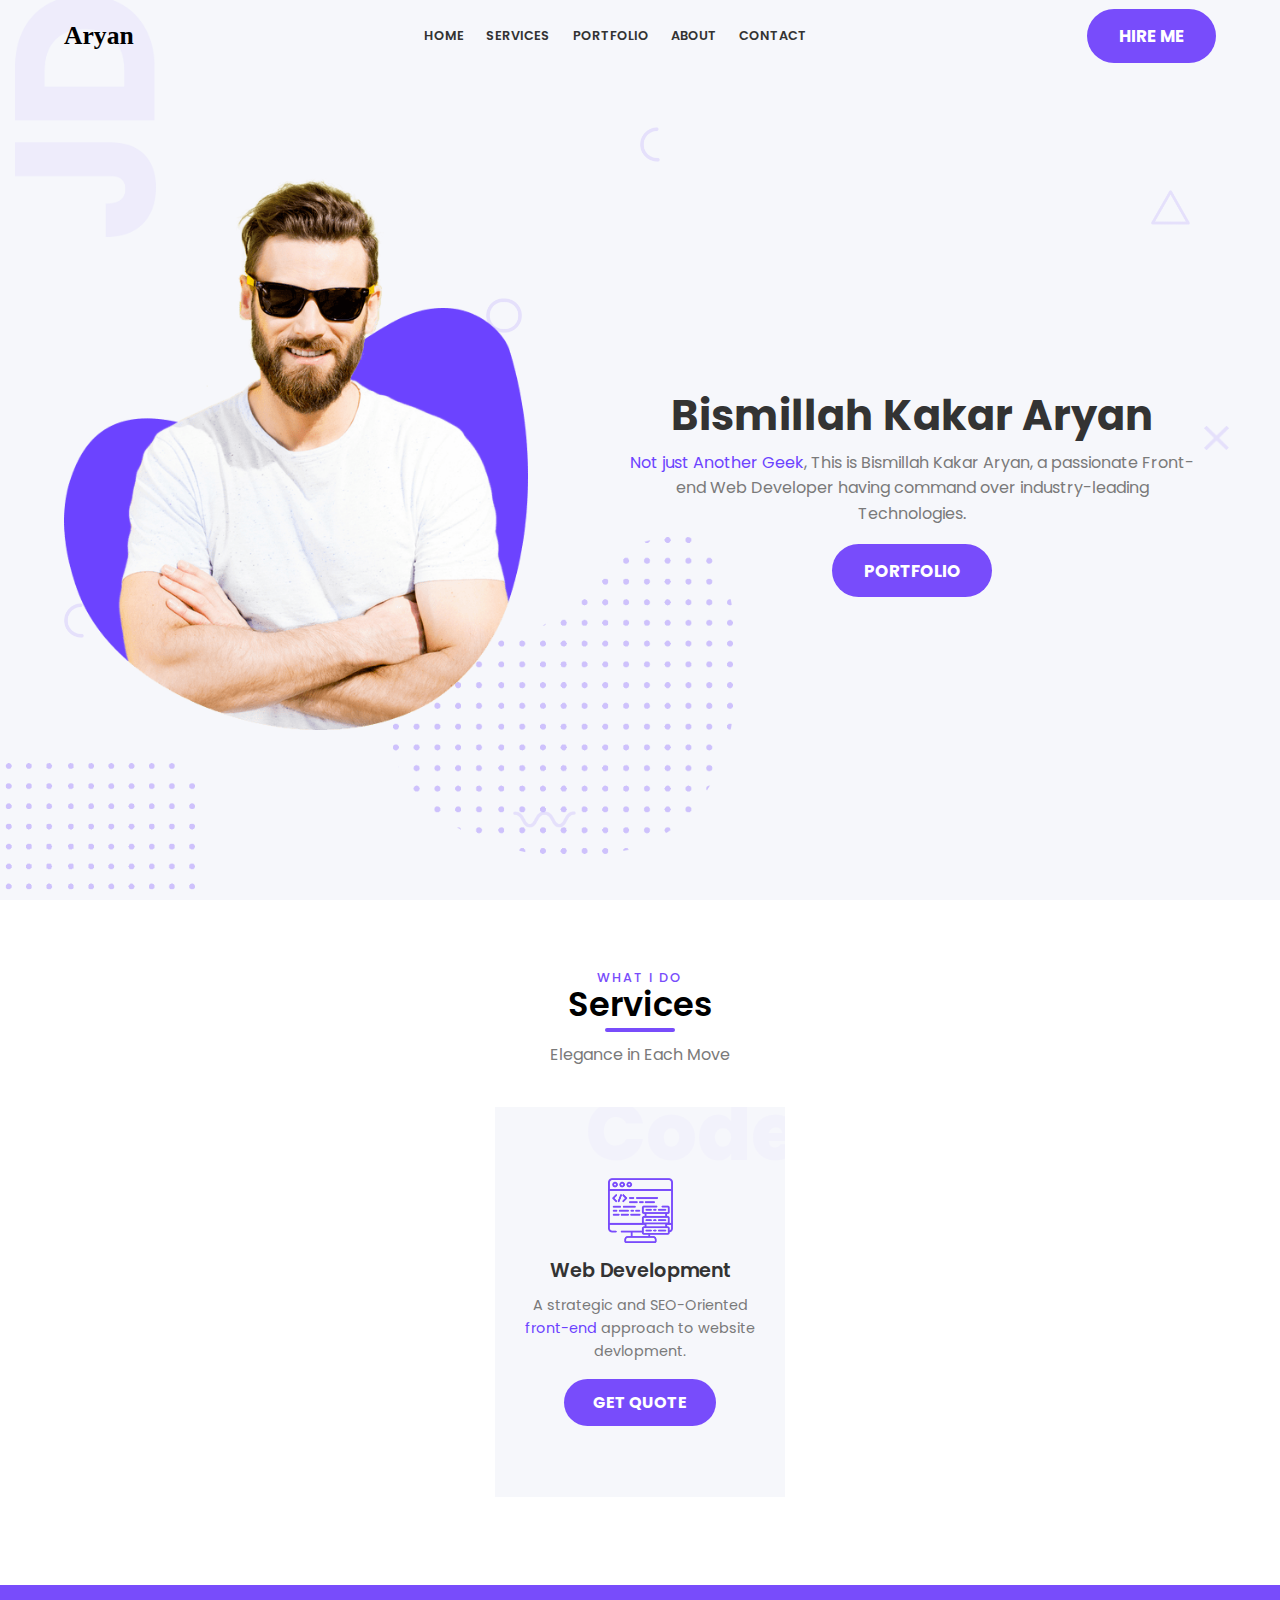
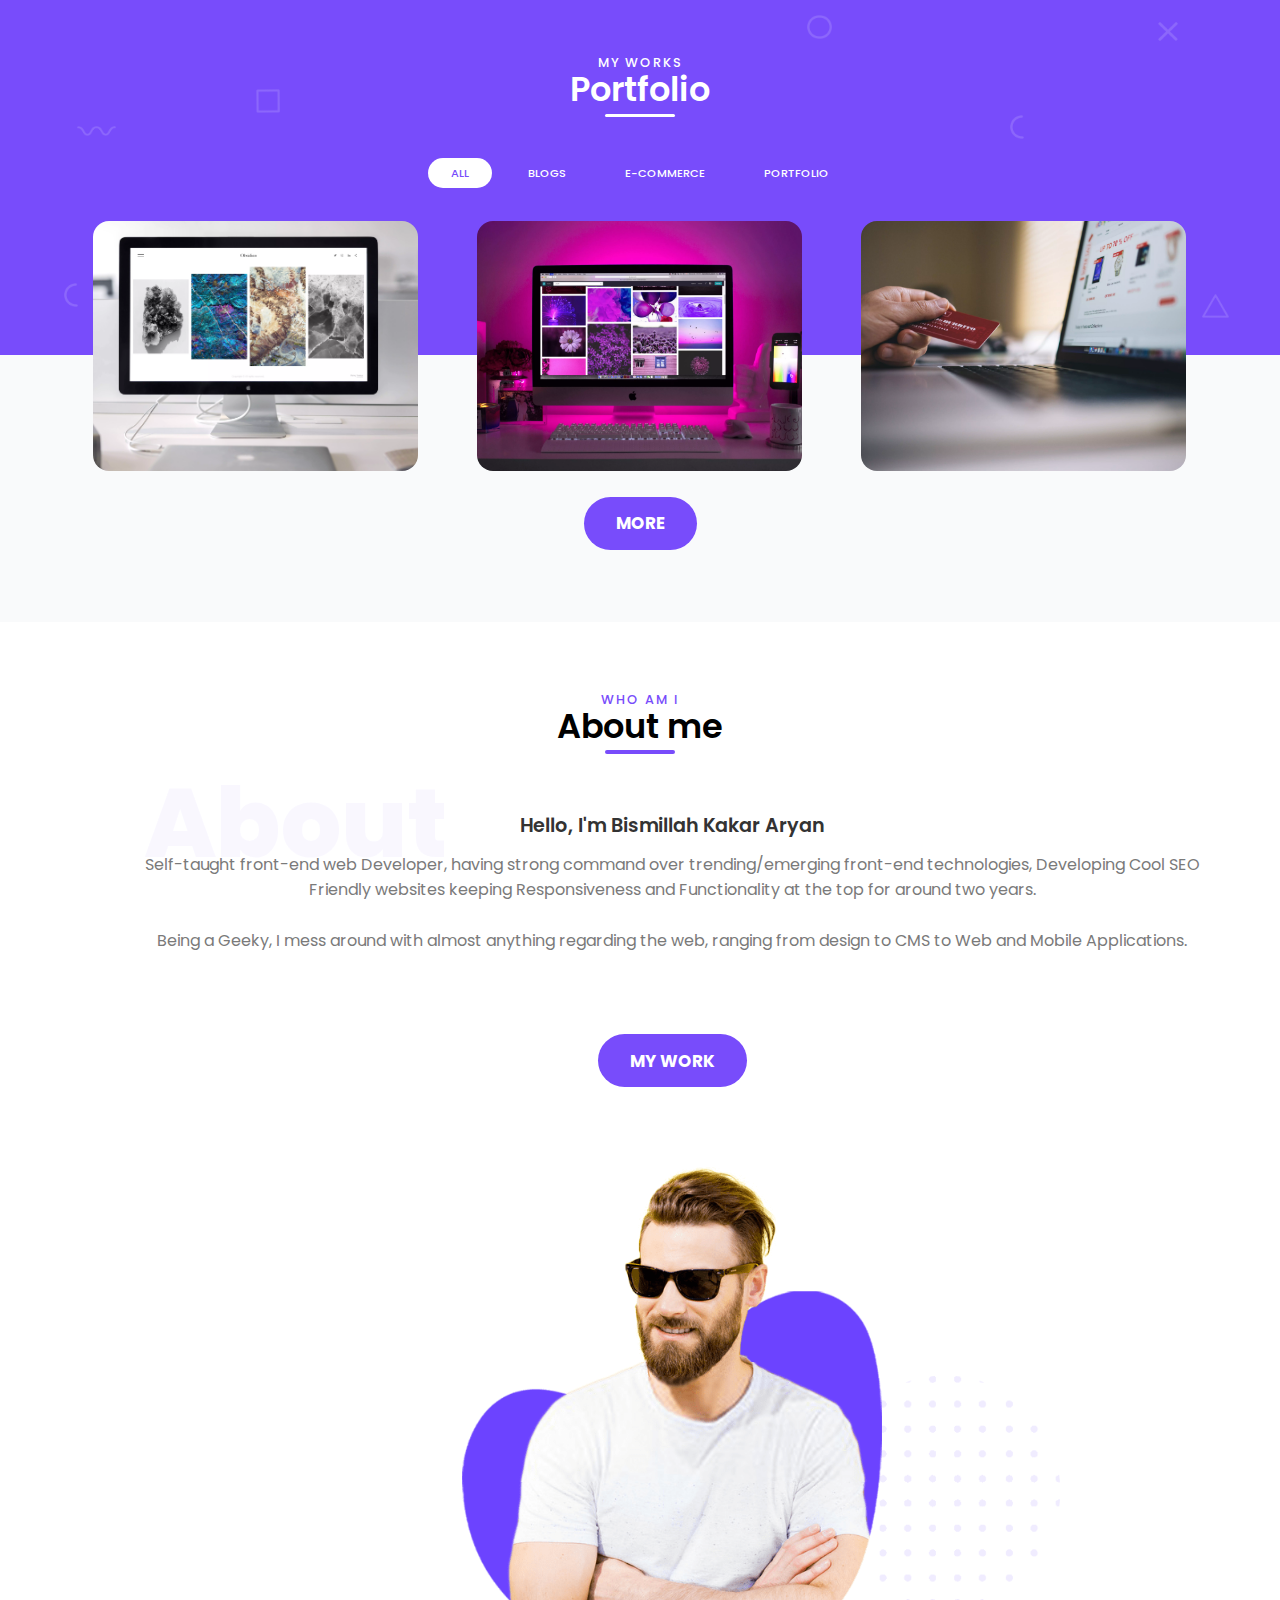
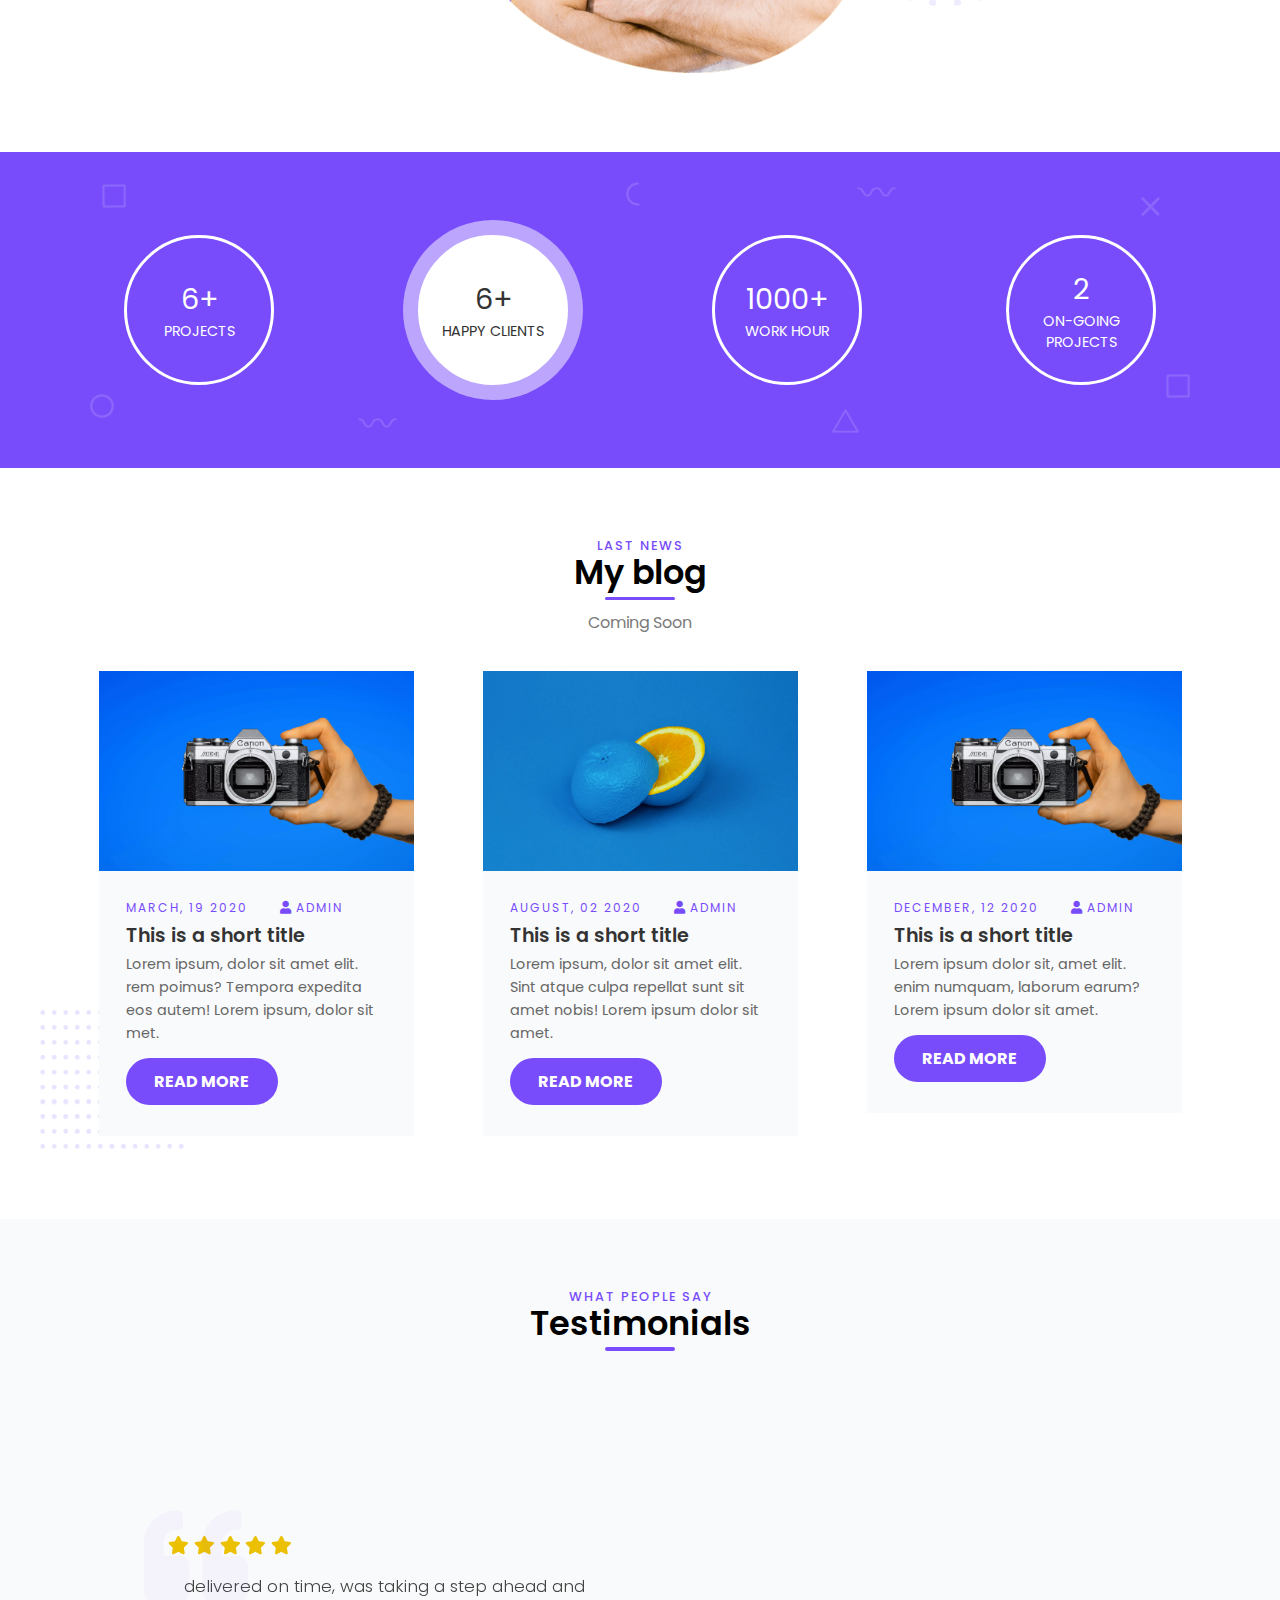
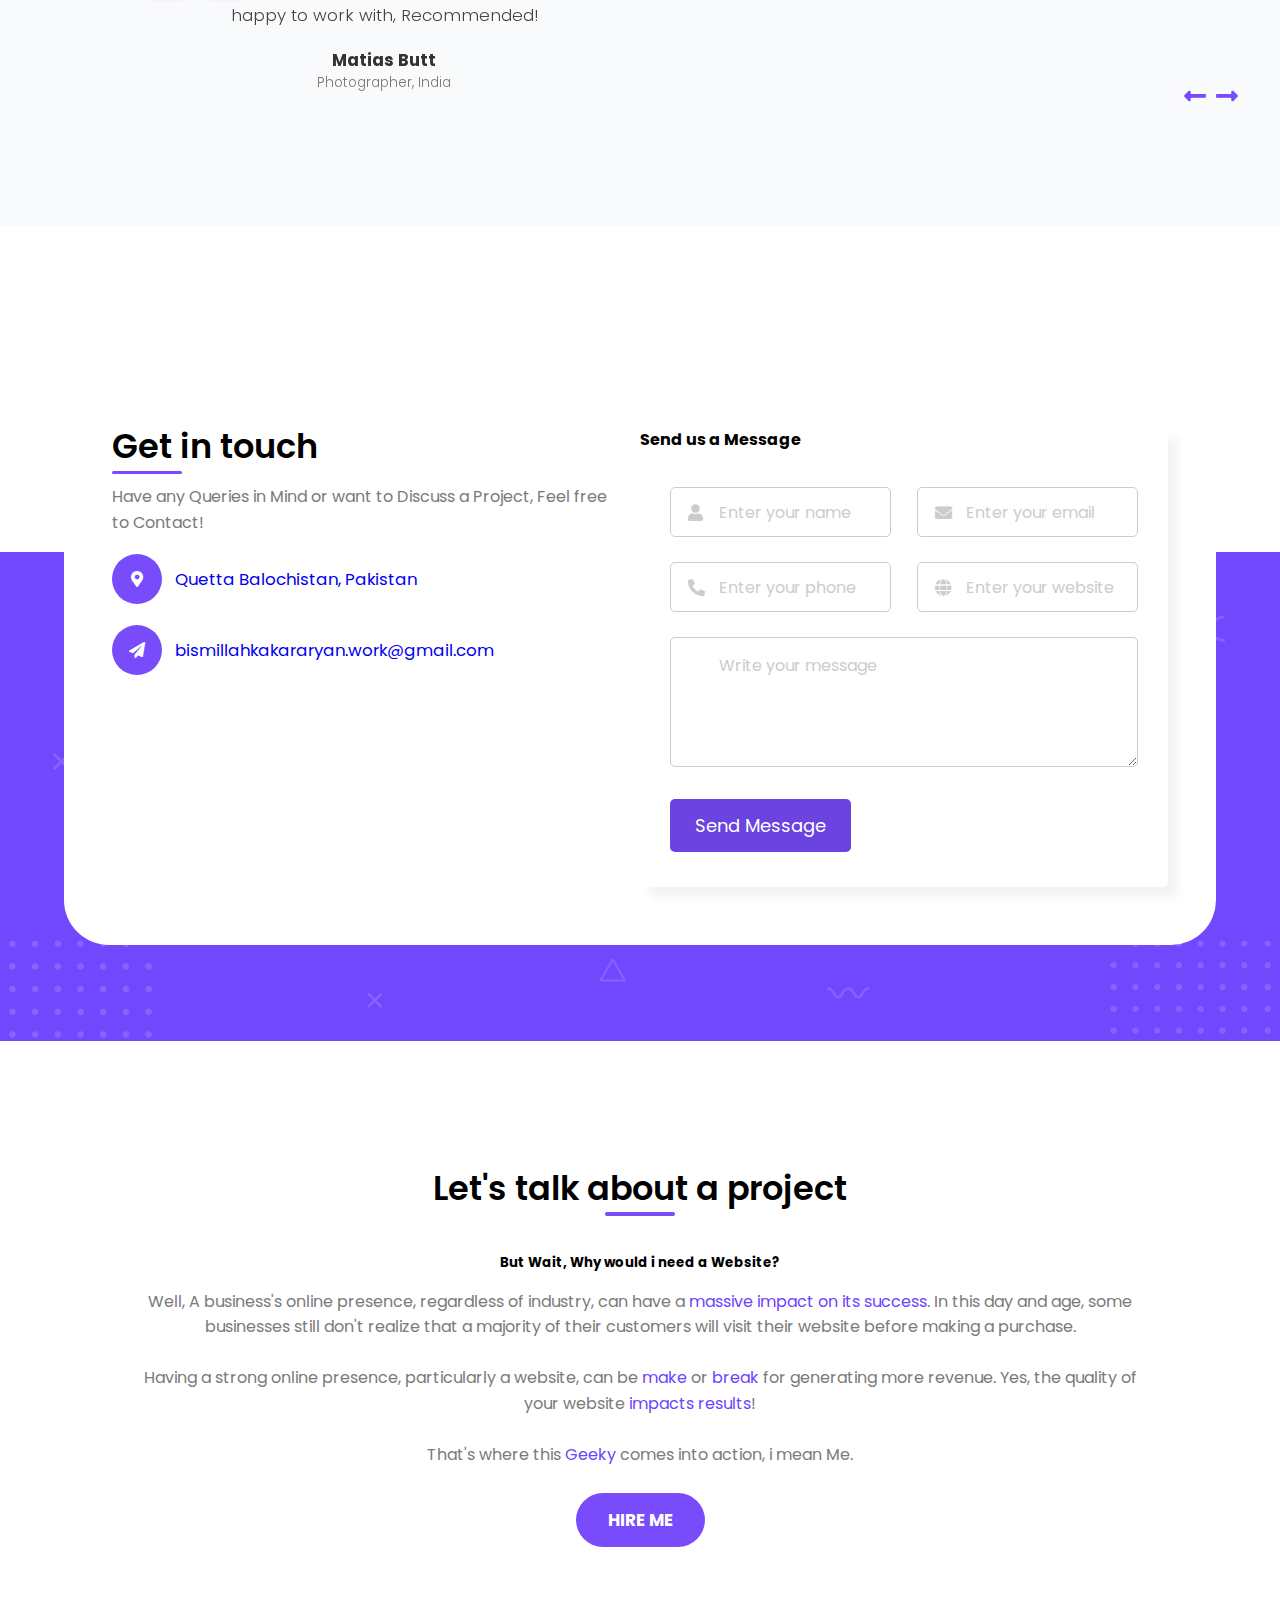
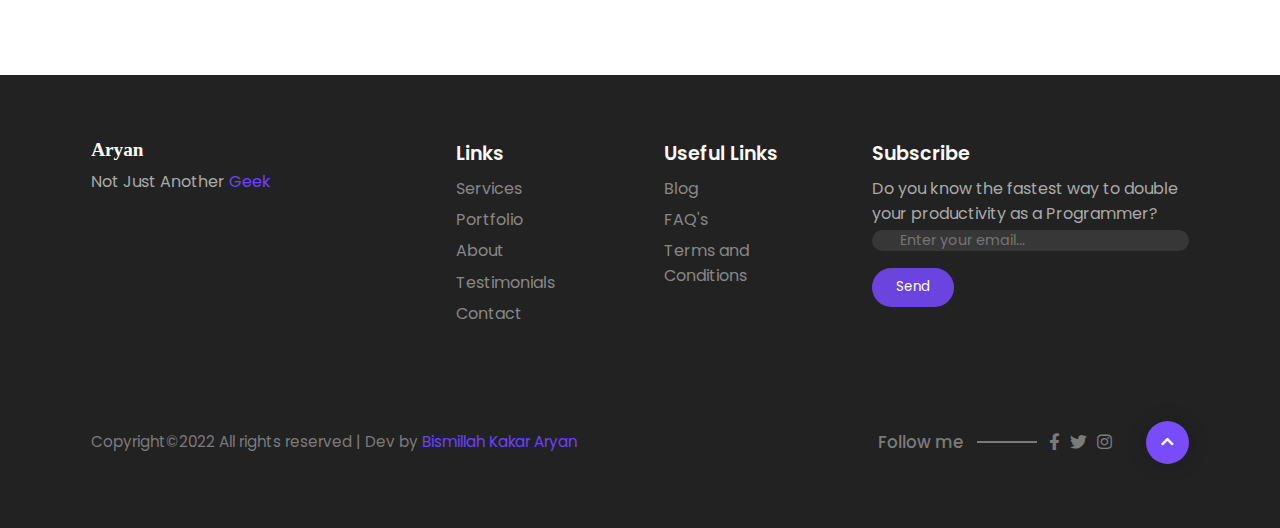
==== commit c9bde215: "initial commit" ====
--- a/index.html
+++ b/index.html
@@ -10,6 +10,7 @@
   <link rel="stylesheet" href="./css/style.css" />
   <link href="https://cdn.jsdelivr.net/npm/bootstrap@5.0.2/dist/css/bootstrap.min.css" rel="stylesheet"
     integrity="sha384-EVSTQN3/azprG1Anm3QDgpJLIm9Nao0Yz1ztcQTwFspd3yD65VohhpuuCOmLASjC" crossorigin="anonymous">
+  <link rel="icon" type="image/x-icon" href="favicon.png">
 
 </head>
 
@@ -125,13 +126,13 @@
     <section class="portfolio section" id="portfolio">
       <div class="background-bg">
         <div class="overlay overlay-sm">
-          <img src="./img/shapes/half-circle.png" class="shape half-circle1" alt="" />
-          <img src="./img/shapes/half-circle.png" class="shape half-circle2" alt="" />
-          <img src="./img/shapes/square.png" class="shape square" alt="" />
-          <img src="./img/shapes/wave.png" class="shape wave" alt="" />
-          <img src="./img/shapes/circle.png" class="shape circle" alt="" />
-          <img src="./img/shapes/triangle.png" class="shape triangle" alt="" />
-          <img src="./img/shapes/x.png" class="shape xshape" alt="" />
+          <img loading="lazy" src="./img/shapes/half-circle.png" class="shape half-circle1" alt="" />
+          <img loading="lazy" src="./img/shapes/half-circle.png" class="shape half-circle2" alt="" />
+          <img loading="lazy" src="./img/shapes/square.png" class="shape square" alt="" />
+          <img loading="lazy" src="./img/shapes/wave.png" class="shape wave" alt="" />
+          <img loading="lazy" src="./img/shapes/circle.png" class="shape circle" alt="" />
+          <img loading="lazy" src="./img/shapes/triangle.png" class="shape triangle" alt="" />
+          <img loading="lazy" src="./img/shapes/x.png" class="shape xshape" alt="" />
         </div>
       </div>
 
@@ -151,7 +152,7 @@
           <div class="grid">
             <div class="grid-item  blog">
               <div class="gallery-image">
-                <img src="./img/portfolio/port1.jpg" alt="" />
+                <img loading="lazy" src="./img/portfolio/port1.webp" alt="" />
                 <a href="https://apparelly.netlify.app" target="_blank">
                   <div class="img-overlay">
                     <div class="plus"></div>
@@ -166,7 +167,7 @@
 
             <div class="grid-item  portfolioo">
               <div class="gallery-image">
-                <img src="./img/portfolio/port2.png" alt="" />
+                <img loading="lazy" src="./img/portfolio/port2.webp" alt="" />
                 <a href="https://rehan-ayub.netlify.app" target="_blank">
                   <div class="img-overlay">
                     <div class="plus"></div>
@@ -181,7 +182,7 @@
 
             <div class="grid-item portfolioo ">
               <div class="gallery-image">
-                <img src="./img/portfolio/port3.jpg" alt="" />
+                <img loading="lazy" src="./img/portfolio/port3.webp" alt="" />
                 <a href="https://xyz-engineering-startup.netlify.app" target="_blank">
                   <div class="img-overlay">
                     <div class="plus"></div>
@@ -224,8 +225,8 @@
           </div>
 
           <div class="col">
-            <img src="./img/shapes/points4.png" class="points" alt="" />
-            <img src="./img/about.png" class="z-index" alt="" />
+            <img loading="lazy" src="./img/shapes/points4.png" class="points" alt="" />
+            <img loading="lazy" src="./img/about.png" class="z-index" alt="" />
           </div>
         </div>
       </div>
@@ -285,11 +286,11 @@
 
         <div class="blog-wrapper">
           <div class="blog-wrap">
-            <img src="./img/shapes/points3.png" alt="" class="points points-sq" />
+            <img loading="lazy" src="./img/shapes/points3.png" alt="" class="points points-sq" />
 
             <div class="blog-card">
               <div class="blog-image">
-                <img src="./img/blog1.png" alt="" />
+                <img loading="lazy" src="./img/blog1.webp" alt="" />
               </div>
 
               <div class="blog-content">
@@ -310,7 +311,7 @@
           <div class="blog-wrap">
             <div class="blog-card">
               <div class="blog-image">
-                <img src="./img/blog2.png" alt="" />
+                <img loading="lazy" src="./img/blog2.webp" alt="" />
               </div>
 
               <div class="blog-content">
@@ -331,7 +332,7 @@
           <div class="blog-wrap">
             <div class="blog-card">
               <div class="blog-image">
-                <img src="./img/blog3.png" alt="" />
+                <img loading="lazy" src="./img/blog3.webp" alt="" />
               </div>
 
               <div class="blog-content">
@@ -454,7 +455,7 @@
           </div>
 
           <div class="column-2 image">
-            <img src="./img/testi.png" alt="" class="img-element" />
+            <img loading="lazy" src="./img/testi.png" alt="" class="img-element" />
           </div>
         </div>
       </div>
@@ -484,7 +485,7 @@
                 <div class="contact-icon">
                   <i class="fas fa-paper-plane"></i>
                 </div>
-                <a class="text-dark" href="mailto:bismillahkakararyan.work@gmail.com" target="_blank">
+                <a class="text-dark" href="mailto:info@bismillahkakararyan.com" target="_blank">
                   <p class="info-text">bismillahkakararyan.work@gmail.com</p>
                 </a>
               </div>
@@ -496,29 +497,34 @@
 
             <h4>Send us a Message</h4>
 
-            <form action="#">
+            <form action="https://formsubmit.co/info@bismillahkakararyan.com" method="POST">
               <div class="dbl-field">
                 <div class="field">
-                  <input type="text" name="name" placeholder="Enter your name">
+                  <input type="text" name="Name" placeholder="Enter your name">
+                  <input type="hidden" name="_captcha" value="false">
+                  <input type="hidden" name="_template" value="table">
+                  <input type="hidden" name="_subject" value="Contact Form Query to Bismillah Kakar Aryan">
+                  <input type="hidden" name="_autoresponse"
+                    value="Thanks For sending us a message, we have received your query and will soon reply you!">
                   <i class='fas fa-user'></i>
                 </div>
                 <div class="field">
-                  <input type="text" name="email" placeholder="Enter your email">
+                  <input type="text" name="Email" placeholder="Enter your email">
                   <i class='fas fa-envelope'></i>
                 </div>
               </div>
               <div class="dbl-field">
                 <div class="field">
-                  <input type="text" name="phone" placeholder="Enter your phone">
+                  <input type="text" name="Phone" placeholder="Enter your phone">
                   <i class='fas fa-phone-alt'></i>
                 </div>
                 <div class="field">
-                  <input type="text" name="website" placeholder="Enter your website">
+                  <input type="text" name="Website" placeholder="Enter your website">
                   <i class='fas fa-globe'></i>
                 </div>
               </div>
               <div class="message">
-                <textarea placeholder="Write your message" name="message"></textarea>
+                <textarea placeholder="Write your message" name="Message"></textarea>
                 <i class="material-icons"></i>
               </div>
               <div class="button-area">
@@ -547,14 +553,8 @@
           Having a strong online presence, particularly a website, can be <span style="color: #6C43FF;">make</span> or
           <span style="color: #6C43FF;">break</span> for
           generating more revenue.
-          Yes, the quality of your website <span style="color: #6C43FF;">impacts results</span>.
+          Yes, the quality of your website <span style="color: #6C43FF;">impacts results</span>!
         </p>
-        <p class="text mt-3">One of the main reasons you should have a website for your business is to increase your
-          organization's credibility. Chances are there are several providers offering a similar service to yours. One
-          way you can <span style="color: #6C43FF;">stand out</span> is by having a website that looks good and clearly
-          communicates quality
-          information to
-          your consumers.</p>
         <p class="text mt-3">That's where this <span style="color: #6C43FF;">Geeky</span> comes into action, i mean Me.
         </p>
         <a href="https://www.fiverr.com/bismillahkakar" target="_blank" class="btn">Hire me</a>
@@ -615,10 +615,12 @@
           </p>
 
           <div>
-            <form class="footer-input-wrapper" action="https://formsubmit.co/bismillahkakararyan.work@gmail.com"
+            <form class="footer-input-wrapper" action="https://formsubmit.co/info@bismillahkakararyan.com"
               method="POST">
               <input placeholder="  Enter your email..." class="footer-input" type="email" name="email" required><br>
               <input type="hidden" name="_captcha" value="false">
+              <input type="hidden" name="_template" value="table">
+              <input type="hidden" name="_subject" value="Newsletter Subscription of Bismillah Kakar Aryan">
               <button onclick="removeText()" id="submit_btn" type="submit">
                 Send
               </button>
--- a/css/style.css
+++ b/css/style.css
@@ -264,7 +264,7 @@
   align-items: center;
 }
 #logo {
-  font-family: "Halimun";
+  font-family: "Halimun" !important;
   font-weight: 600;
   z-index: 2;
   font-size: 1.6rem;
